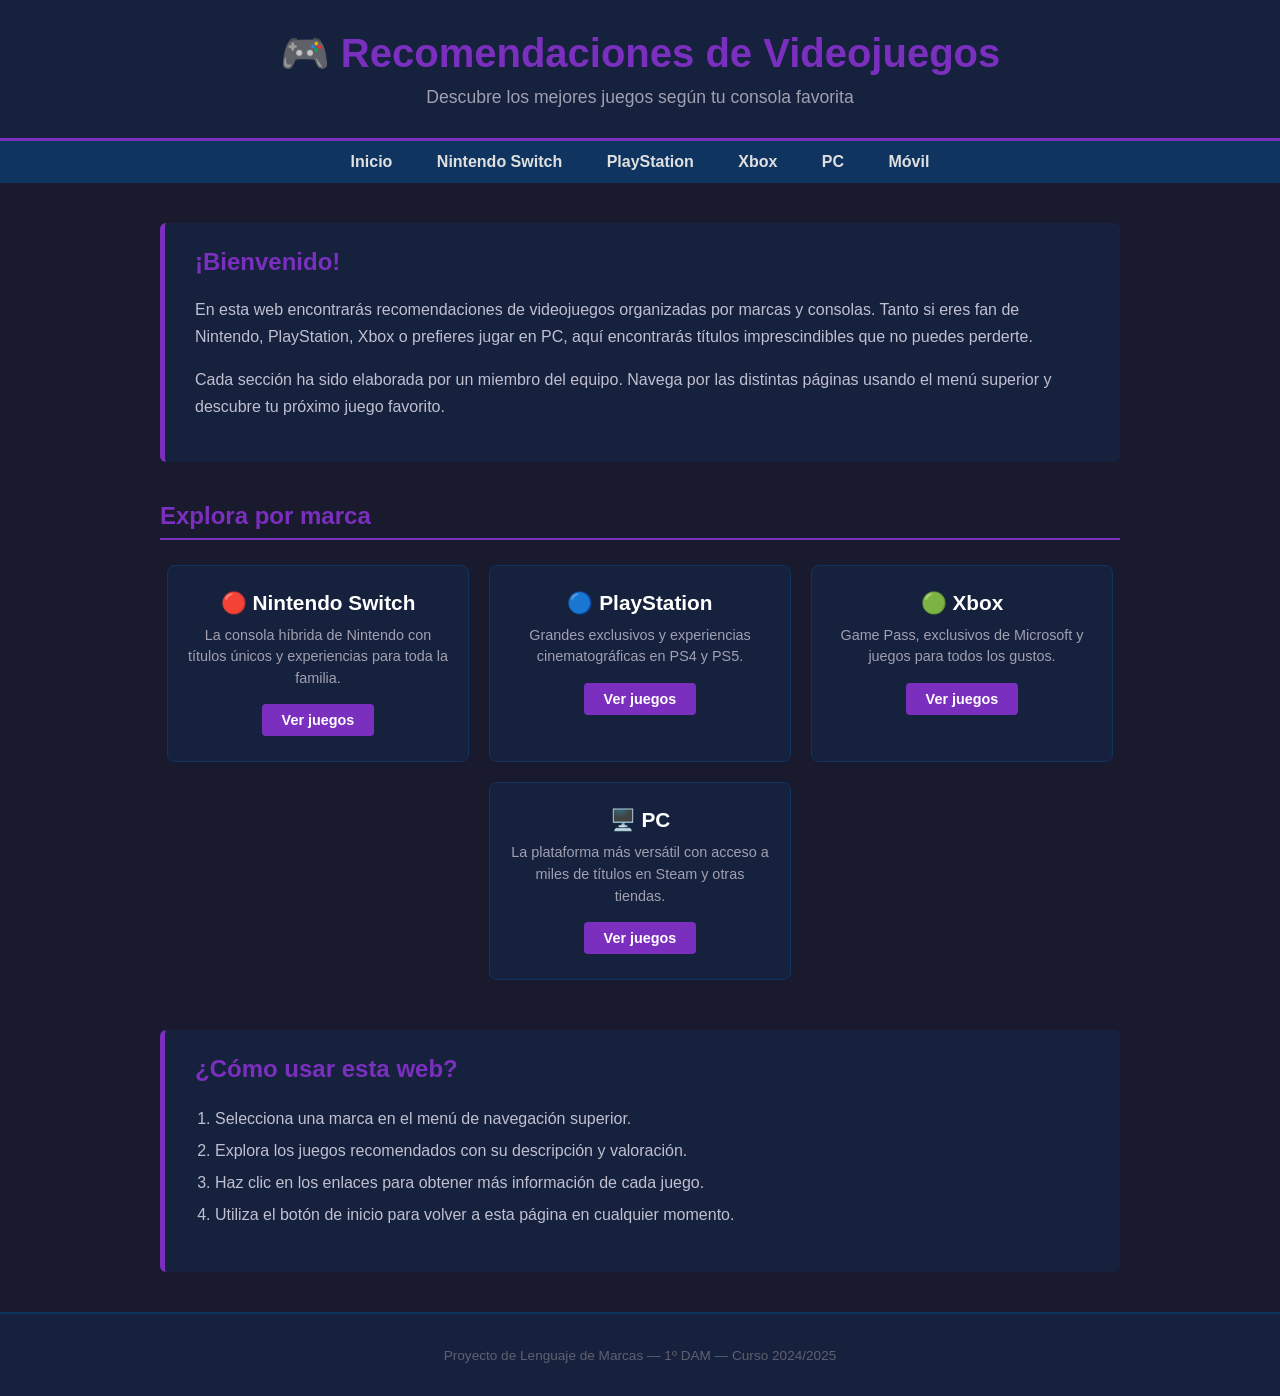
==== index.html @ 6b064a8e "Primera versión del proyecto" ====
<!DOCTYPE html>
<html lang="es">
<head>
    <meta charset="UTF-8">
    <meta name="viewport" content="width=device-width, initial-scale=1.0">
    <title>Recomendaciones de Videojuegos</title>
    <!-- Enlace al archivo de estilos compartido -->
    <link rel="stylesheet" href="estilos.css">
</head>
<body>

    <!-- Cabecera -->
    <header>
        <h1>🎮 Recomendaciones de Videojuegos</h1>
        <p>Descubre los mejores juegos según tu consola favorita</p>
    </header>

    <!-- Menú de navegación -->
    <nav>
        <a href="index.html">Inicio</a>
        <a href="switch.html">Nintendo Switch</a>
        <a href="playstation.html">PlayStation</a>
        <a href="xbox.html">Xbox</a>
        <a href="pc.html">PC</a>
        <a href="movil.html">Móvil</a>
    </nav>

    <!-- Contenido principal -->
    <main>

        <!-- Bienvenida -->
        <div class="caja">
            <h2>¡Bienvenido!</h2>
            <p>
                En esta web encontrarás recomendaciones de videojuegos organizadas por marcas y consolas.
                Tanto si eres fan de Nintendo, PlayStation, Xbox o prefieres jugar en PC, aquí encontrarás
                títulos imprescindibles que no puedes perderte.
            </p>
            <p>
                Cada sección ha sido elaborada por un miembro del equipo. Navega por las distintas páginas
                usando el menú superior y descubre tu próximo juego favorito.
            </p>
        </div>

        <!-- Sección de marcas -->
        <h2 class="seccion">Explora por marca</h2>

        <div class="marcas">

            <!-- Nintendo Switch -->
            <div class="tarjeta-marca">
                <h3>🔴 Nintendo Switch</h3>
                <p>La consola híbrida de Nintendo con títulos únicos y experiencias para toda la familia.</p>
                <a href="switch.html" class="btn">Ver juegos</a>
            </div>

            <!-- PlayStation -->
            <div class="tarjeta-marca">
                <h3>🔵 PlayStation</h3>
                <p>Grandes exclusivos y experiencias cinematográficas en PS4 y PS5.</p>
                <a href="playstation.html" class="btn">Ver juegos</a>
            </div>

            <!-- Xbox -->
            <div class="tarjeta-marca">
                <h3>🟢 Xbox</h3>
                <p>Game Pass, exclusivos de Microsoft y juegos para todos los gustos.</p>
                <a href="xbox.html" class="btn">Ver juegos</a>
            </div>

            <!-- PC -->
            <div class="tarjeta-marca">
                <h3>🖥️ PC</h3>
                <p>La plataforma más versátil con acceso a miles de títulos en Steam y otras tiendas.</p>
                <a href="pc.html" class="btn">Ver juegos</a>
            </div>

        </div>

        <!-- Cómo usar la web -->
        <div class="caja">
            <h2>¿Cómo usar esta web?</h2>
            <ol>
                <li>Selecciona una marca en el menú de navegación superior.</li>
                <li>Explora los juegos recomendados con su descripción y valoración.</li>
                <li>Haz clic en los enlaces para obtener más información de cada juego.</li>
                <li>Utiliza el botón de inicio para volver a esta página en cualquier momento.</li>
            </ol>
        </div>

    </main>

    <!-- Pie de página -->
    <footer>
        <p>Proyecto de Lenguaje de Marcas &mdash; 1º DAM &mdash; Curso 2024/2025</p>
    </footer>

</body>
</html>
---- estilos.css ----
/* =========================================
   ESTILOS GENERALES - Proyecto Videojuegos
   Lenguaje de Marcas - 1º DAM 2024/2025
   ========================================= */

/* Reseteo básico y fuente general */
body {
    margin: 0;
    padding: 0;
    font-family: Arial, sans-serif;
    background-color: #1a1a2e;
    color: #e0e0e0;
}

/* =========================================
   CABECERA
   ========================================= */
header {
    background-color: #16213e;
    text-align: center;
    padding: 30px 20px;
    border-bottom: 3px solid #7b2fbe;
}

header h1 {
    color: #7b2fbe;
    font-size: 2.5em;
    margin: 0 0 10px 0;
}

header p {
    color: #a0a0b0;
    font-size: 1.1em;
    margin: 0;
}

/* =========================================
   NAVEGACIÓN
   ========================================= */
nav {
    background-color: #0f3460;
    padding: 12px 0;
    text-align: center;
}

nav a {
    color: #e0e0e0;
    text-decoration: none;
    margin: 0 20px;
    font-size: 1em;
    font-weight: bold;
}

nav a:hover {
    color: #7b2fbe;
}

/* =========================================
   CONTENIDO PRINCIPAL
   ========================================= */
main {
    max-width: 960px;
    margin: 40px auto;
    padding: 0 20px;
}

/* Título de sección con línea */
h2.seccion {
    color: #7b2fbe;
    border-bottom: 2px solid #7b2fbe;
    padding-bottom: 8px;
    margin-bottom: 25px;
}

/* =========================================
   CAJAS DE TEXTO (bienvenida, intro, etc.)
   ========================================= */
.caja {
    background-color: #16213e;
    border-left: 5px solid #7b2fbe;
    padding: 25px 30px;
    border-radius: 6px;
    margin-bottom: 40px;
}

.caja h2 {
    color: #7b2fbe;
    margin-top: 0;
}

.caja p {
    line-height: 1.7;
    color: #c0c0d0;
}

/* =========================================
   TARJETAS DE MARCAS (página principal)
   ========================================= */
.marcas {
    display: flex;
    flex-wrap: wrap;
    gap: 20px;
    justify-content: center;
    margin-bottom: 50px;
}

.tarjeta-marca {
    background-color: #16213e;
    border: 1px solid #0f3460;
    border-radius: 8px;
    padding: 25px 20px;
    width: 260px;
    text-align: center;
    transition: border-color 0.3s;
}

.tarjeta-marca:hover {
    border-color: #7b2fbe;
}

.tarjeta-marca h3 {
    color: #ffffff;
    margin: 0 0 10px 0;
    font-size: 1.3em;
}

.tarjeta-marca p {
    color: #a0a0b0;
    font-size: 0.9em;
    line-height: 1.5;
    margin: 0 0 15px 0;
}

/* =========================================
   TARJETAS DE JUEGOS (páginas de marca)
   ========================================= */
.juegos {
    display: flex;
    flex-direction: column;
    gap: 25px;
    margin-bottom: 50px;
}

.tarjeta-juego {
    background-color: #16213e;
    border: 1px solid #0f3460;
    border-radius: 8px;
    padding: 25px;
    display: flex;
    gap: 25px;
    align-items: flex-start;
}

.tarjeta-juego:hover {
    border-color: #7b2fbe;
}

/* Número del juego */
.numero {
    background-color: #7b2fbe;
    color: #ffffff;
    font-size: 1.5em;
    font-weight: bold;
    width: 50px;
    height: 50px;
    border-radius: 50%;
    display: flex;
    align-items: center;
    justify-content: center;
    flex-shrink: 0;
}

/* Información del juego */
.info-juego {
    flex: 1;
}

.info-juego h3 {
    color: #ffffff;
    margin: 0 0 5px 0;
    font-size: 1.3em;
}

/* Etiqueta de género */
.genero {
    display: inline-block;
    background-color: #0f3460;
    color: #a0c0ff;
    font-size: 0.8em;
    padding: 3px 10px;
    border-radius: 12px;
    margin-bottom: 12px;
}

.info-juego p {
    color: #b0b0c0;
    line-height: 1.6;
    margin: 0 0 12px 0;
    font-size: 0.95em;
}

/* Valoración con estrellas */
.valoracion {
    color: #f0c040;
    font-size: 1.1em;
}

.valoracion span {
    color: #a0a0b0;
    font-size: 0.85em;
    margin-left: 8px;
}

/* Datos rápidos del juego */
.datos {
    background-color: #0f3460;
    padding: 8px 15px;
    border-radius: 5px;
    font-size: 0.85em;
    color: #a0c0ff;
    margin-top: 10px;
    display: inline-block;
}

/* =========================================
   TABLA RESUMEN
   ========================================= */
.resumen {
    background-color: #16213e;
    padding: 25px 30px;
    border-radius: 6px;
    margin-bottom: 50px;
}

.resumen h2 {
    color: #7b2fbe;
    margin-top: 0;
}

.resumen table {
    width: 100%;
    border-collapse: collapse;
}

.resumen th {
    background-color: #0f3460;
    color: #a0c0ff;
    padding: 10px 15px;
    text-align: left;
    font-size: 0.9em;
}

.resumen td {
    padding: 10px 15px;
    border-bottom: 1px solid #0f3460;
    color: #c0c0d0;
    font-size: 0.9em;
}

.resumen tr:last-child td {
    border-bottom: none;
}

.resumen tr:hover td {
    background-color: #1a2a50;
}

/* =========================================
   LISTAS ORDENADAS (cómo usar, etc.)
   ========================================= */
.caja ol {
    color: #c0c0d0;
    line-height: 2;
    padding-left: 20px;
}

/* =========================================
   BOTONES Y ENLACES
   ========================================= */
.btn {
    display: inline-block;
    background-color: #7b2fbe;
    color: #ffffff;
    text-decoration: none;
    padding: 8px 20px;
    border-radius: 4px;
    font-size: 0.9em;
    font-weight: bold;
}

.btn:hover {
    background-color: #5a1f8a;
}

/* Botón centrado para volver atrás */
.volver {
    text-align: center;
    margin-bottom: 40px;
}

/* =========================================
   PIE DE PÁGINA
   ========================================= */
footer {
    background-color: #16213e;
    text-align: center;
    padding: 20px;
    color: #606070;
    font-size: 0.85em;
    border-top: 2px solid #0f3460;
}

/* =========================================
   TEMAS DE COLOR POR PÁGINA
   ========================================= */

/* Switch - Rojo */
.tema-switch header { border-bottom-color: #e94560; }
.tema-switch header h1 { color: #e94560; }
.tema-switch nav a:hover { color: #e94560; }
.tema-switch .caja { border-left-color: #e94560; }
.tema-switch .caja h2 { color: #e94560; }
.tema-switch h2.seccion { color: #e94560; border-bottom-color: #e94560; }
.tema-switch .numero { background-color: #e94560; }
.tema-switch .btn { background-color: #e94560; }
.tema-switch .btn:hover { background-color: #c73652; }
.tema-switch .tarjeta-juego:hover { border-color: #e94560; }
.tema-switch .tarjeta-marca:hover { border-color: #e94560; }
.tema-switch .resumen h2 { color: #e94560; }

/* PlayStation - Azul */
.tema-playstation header { border-bottom-color: #0070cc; }
.tema-playstation header h1 { color: #0070cc; }
.tema-playstation nav a:hover { color: #0070cc; }
.tema-playstation .caja { border-left-color: #0070cc; }
.tema-playstation .caja h2 { color: #0070cc; }
.tema-playstation h2.seccion { color: #0070cc; border-bottom-color: #0070cc; }
.tema-playstation .numero { background-color: #0070cc; }
.tema-playstation .btn { background-color: #0070cc; }
.tema-playstation .btn:hover { background-color: #005aa3; }
.tema-playstation .tarjeta-juego:hover { border-color: #0070cc; }
.tema-playstation .tarjeta-marca:hover { border-color: #0070cc; }
.tema-playstation .resumen h2 { color: #0070cc; }

/* Xbox - Verde */
.tema-xbox header { border-bottom-color: #107c10; }
.tema-xbox header h1 { color: #107c10; }
.tema-xbox nav a:hover { color: #107c10; }
.tema-xbox .caja { border-left-color: #107c10; }
.tema-xbox .caja h2 { color: #107c10; }
.tema-xbox h2.seccion { color: #107c10; border-bottom-color: #107c10; }
.tema-xbox .numero { background-color: #107c10; }
.tema-xbox .btn { background-color: #107c10; }
.tema-xbox .btn:hover { background-color: #0a5a0a; }
.tema-xbox .tarjeta-juego:hover { border-color: #107c10; }
.tema-xbox .tarjeta-marca:hover { border-color: #107c10; }
.tema-xbox .resumen h2 { color: #107c10; }

/* PC - Gris */
.tema-pc header { border-bottom-color: #888888; }
.tema-pc header h1 { color: #888888; }
.tema-pc nav a:hover { color: #888888; }
.tema-pc .caja { border-left-color: #888888; }
.tema-pc .caja h2 { color: #888888; }
.tema-pc h2.seccion { color: #888888; border-bottom-color: #888888; }
.tema-pc .numero { background-color: #888888; }
.tema-pc .btn { background-color: #888888; }
.tema-pc .btn:hover { background-color: #666666; }
.tema-pc .tarjeta-juego:hover { border-color: #888888; }
.tema-pc .tarjeta-marca:hover { border-color: #888888; }
.tema-pc .resumen h2 { color: #888888; }

/* Móvil - Blanco */
.tema-movil header { border-bottom-color: #ffffff; }
.tema-movil header h1 { color: #ffffff; }
.tema-movil nav a:hover { color: #ffffff; }
.tema-movil .caja { border-left-color: #ffffff; }
.tema-movil .caja h2 { color: #ffffff; }
.tema-movil h2.seccion { color: #ffffff; border-bottom-color: #ffffff; }
.tema-movil .numero { background-color: #ffffff; color: #1a1a2e; }
.tema-movil .btn { background-color: #ffffff; color: #1a1a2e; }
.tema-movil .btn:hover { background-color: #cccccc; color: #1a1a2e; }
.tema-movil .tarjeta-juego:hover { border-color: #ffffff; }
.tema-movil .tarjeta-marca:hover { border-color: #ffffff; }
.tema-movil .resumen h2 { color: #ffffff; }
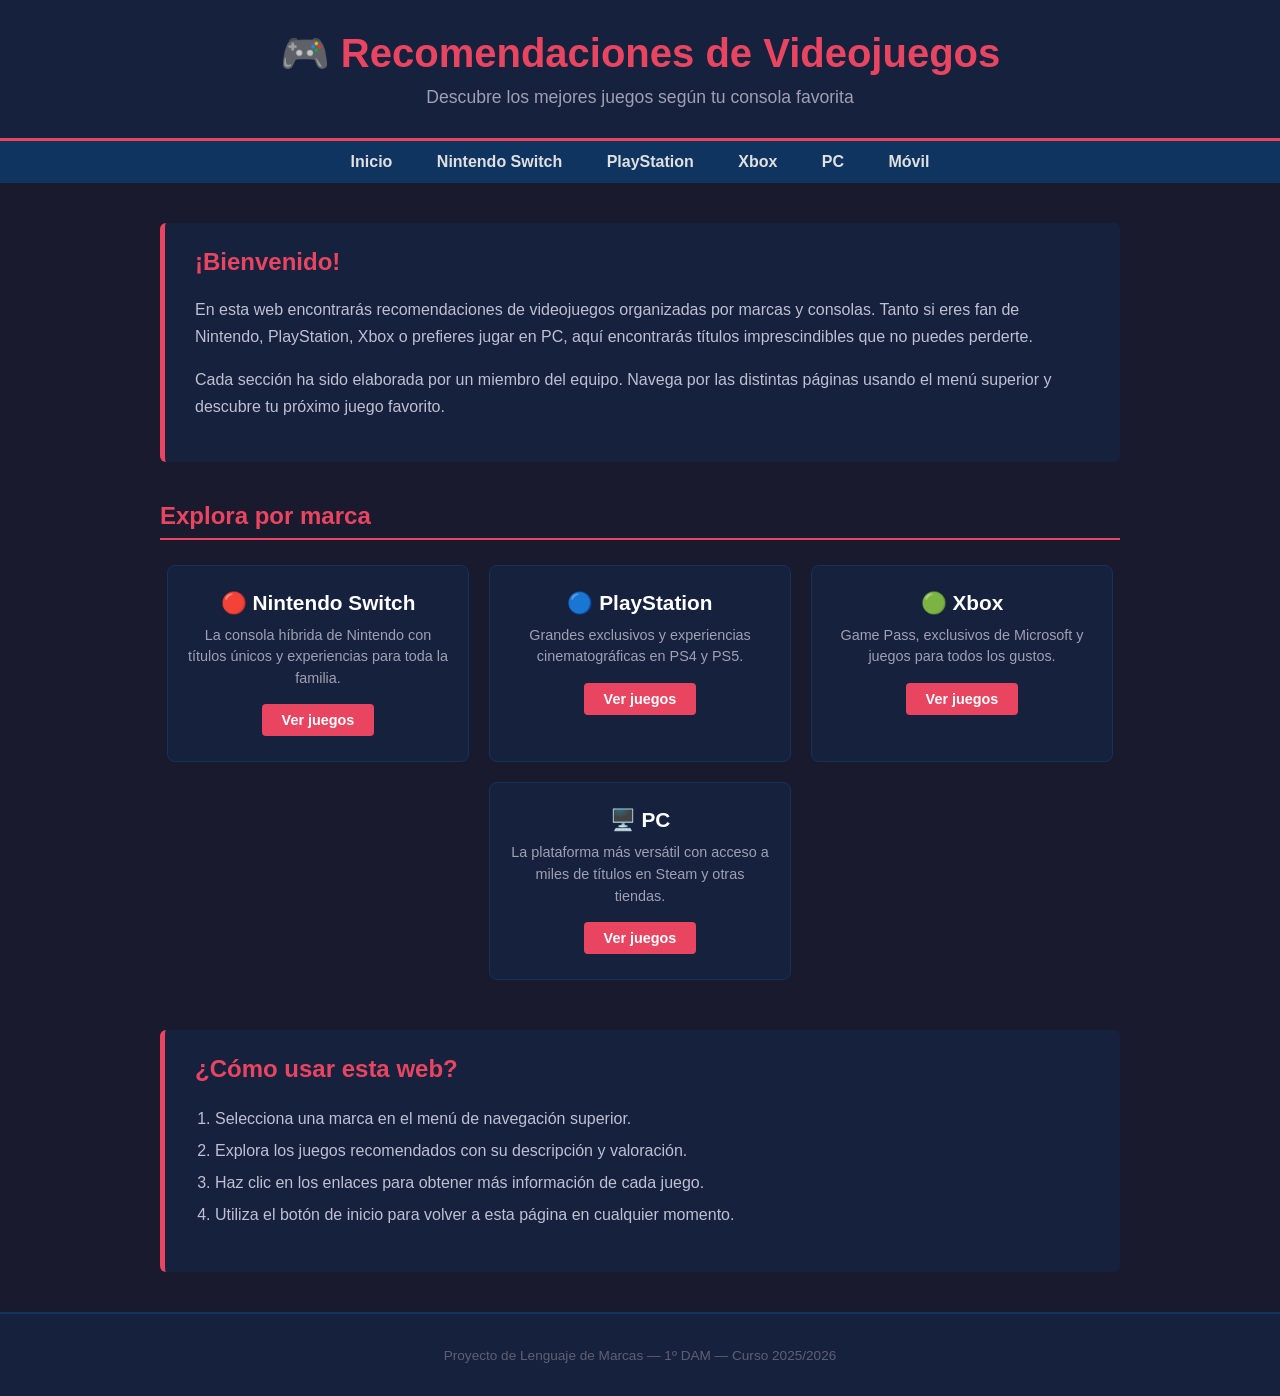
==== commit 18836a3a: "Guardo cambios antes de pull" ====
--- a/index.html
+++ b/index.html
@@ -92,7 +92,7 @@
 
     <!-- Pie de página -->
     <footer>
-        <p>Proyecto de Lenguaje de Marcas &mdash; 1º DAM &mdash; Curso 2024/2025</p>
+        <p>Proyecto de Lenguaje de Marcas &mdash; 1º DAM &mdash; Curso 2025/2026</p>
     </footer>
 
 </body>
--- a/estilos.css
+++ b/estilos.css
@@ -19,11 +19,11 @@
     background-color: #16213e;
     text-align: center;
     padding: 30px 20px;
-    border-bottom: 3px solid #7b2fbe;
+    border-bottom: 3px solid #e94560;
 }
 
 header h1 {
-    color: #7b2fbe;
+    color: #e94560;
     font-size: 2.5em;
     margin: 0 0 10px 0;
 }
@@ -52,7 +52,7 @@
 }
 
 nav a:hover {
-    color: #7b2fbe;
+    color: #e94560;
 }
 
 /* =========================================
@@ -64,10 +64,10 @@
     padding: 0 20px;
 }
 
-/* Título de sección con línea */
+/* Título de sección con línea roja */
 h2.seccion {
-    color: #7b2fbe;
-    border-bottom: 2px solid #7b2fbe;
+    color: #e94560;
+    border-bottom: 2px solid #e94560;
     padding-bottom: 8px;
     margin-bottom: 25px;
 }
@@ -77,14 +77,14 @@
    ========================================= */
 .caja {
     background-color: #16213e;
-    border-left: 5px solid #7b2fbe;
+    border-left: 5px solid #e94560;
     padding: 25px 30px;
     border-radius: 6px;
     margin-bottom: 40px;
 }
 
 .caja h2 {
-    color: #7b2fbe;
+    color: #e94560;
     margin-top: 0;
 }
 
@@ -115,7 +115,7 @@
 }
 
 .tarjeta-marca:hover {
-    border-color: #7b2fbe;
+    border-color: #e94560;
 }
 
 .tarjeta-marca h3 {
@@ -152,12 +152,12 @@
 }
 
 .tarjeta-juego:hover {
-    border-color: #7b2fbe;
+    border-color: #e94560;
 }
 
 /* Número del juego */
 .numero {
-    background-color: #7b2fbe;
+    background-color: #e94560;
     color: #ffffff;
     font-size: 1.5em;
     font-weight: bold;
@@ -233,7 +233,7 @@
 }
 
 .resumen h2 {
-    color: #7b2fbe;
+    color: #e94560;
     margin-top: 0;
 }
 
@@ -279,7 +279,7 @@
    ========================================= */
 .btn {
     display: inline-block;
-    background-color: #7b2fbe;
+    background-color: #e94560;
     color: #ffffff;
     text-decoration: none;
     padding: 8px 20px;
@@ -289,7 +289,7 @@
 }
 
 .btn:hover {
-    background-color: #5a1f8a;
+    background-color: #c73652;
 }
 
 /* Botón centrado para volver atrás */
@@ -309,77 +309,3 @@
     font-size: 0.85em;
     border-top: 2px solid #0f3460;
 }
-
-/* =========================================
-   TEMAS DE COLOR POR PÁGINA
-   ========================================= */
-
-/* Switch - Rojo */
-.tema-switch header { border-bottom-color: #e94560; }
-.tema-switch header h1 { color: #e94560; }
-.tema-switch nav a:hover { color: #e94560; }
-.tema-switch .caja { border-left-color: #e94560; }
-.tema-switch .caja h2 { color: #e94560; }
-.tema-switch h2.seccion { color: #e94560; border-bottom-color: #e94560; }
-.tema-switch .numero { background-color: #e94560; }
-.tema-switch .btn { background-color: #e94560; }
-.tema-switch .btn:hover { background-color: #c73652; }
-.tema-switch .tarjeta-juego:hover { border-color: #e94560; }
-.tema-switch .tarjeta-marca:hover { border-color: #e94560; }
-.tema-switch .resumen h2 { color: #e94560; }
-
-/* PlayStation - Azul */
-.tema-playstation header { border-bottom-color: #0070cc; }
-.tema-playstation header h1 { color: #0070cc; }
-.tema-playstation nav a:hover { color: #0070cc; }
-.tema-playstation .caja { border-left-color: #0070cc; }
-.tema-playstation .caja h2 { color: #0070cc; }
-.tema-playstation h2.seccion { color: #0070cc; border-bottom-color: #0070cc; }
-.tema-playstation .numero { background-color: #0070cc; }
-.tema-playstation .btn { background-color: #0070cc; }
-.tema-playstation .btn:hover { background-color: #005aa3; }
-.tema-playstation .tarjeta-juego:hover { border-color: #0070cc; }
-.tema-playstation .tarjeta-marca:hover { border-color: #0070cc; }
-.tema-playstation .resumen h2 { color: #0070cc; }
-
-/* Xbox - Verde */
-.tema-xbox header { border-bottom-color: #107c10; }
-.tema-xbox header h1 { color: #107c10; }
-.tema-xbox nav a:hover { color: #107c10; }
-.tema-xbox .caja { border-left-color: #107c10; }
-.tema-xbox .caja h2 { color: #107c10; }
-.tema-xbox h2.seccion { color: #107c10; border-bottom-color: #107c10; }
-.tema-xbox .numero { background-color: #107c10; }
-.tema-xbox .btn { background-color: #107c10; }
-.tema-xbox .btn:hover { background-color: #0a5a0a; }
-.tema-xbox .tarjeta-juego:hover { border-color: #107c10; }
-.tema-xbox .tarjeta-marca:hover { border-color: #107c10; }
-.tema-xbox .resumen h2 { color: #107c10; }
-
-/* PC - Gris */
-.tema-pc header { border-bottom-color: #888888; }
-.tema-pc header h1 { color: #888888; }
-.tema-pc nav a:hover { color: #888888; }
-.tema-pc .caja { border-left-color: #888888; }
-.tema-pc .caja h2 { color: #888888; }
-.tema-pc h2.seccion { color: #888888; border-bottom-color: #888888; }
-.tema-pc .numero { background-color: #888888; }
-.tema-pc .btn { background-color: #888888; }
-.tema-pc .btn:hover { background-color: #666666; }
-.tema-pc .tarjeta-juego:hover { border-color: #888888; }
-.tema-pc .tarjeta-marca:hover { border-color: #888888; }
-.tema-pc .resumen h2 { color: #888888; }
-
-/* Móvil - Blanco */
-.tema-movil header { border-bottom-color: #ffffff; }
-.tema-movil header h1 { color: #ffffff; }
-.tema-movil nav a:hover { color: #ffffff; }
-.tema-movil .caja { border-left-color: #ffffff; }
-.tema-movil .caja h2 { color: #ffffff; }
-.tema-movil h2.seccion { color: #ffffff; border-bottom-color: #ffffff; }
-.tema-movil .numero { background-color: #ffffff; color: #1a1a2e; }
-.tema-movil .btn { background-color: #ffffff; color: #1a1a2e; }
-.tema-movil .btn:hover { background-color: #cccccc; color: #1a1a2e; }
-.tema-movil .tarjeta-juego:hover { border-color: #ffffff; }
-.tema-movil .tarjeta-marca:hover { border-color: #ffffff; }
-.tema-movil .resumen h2 { color: #ffffff; }
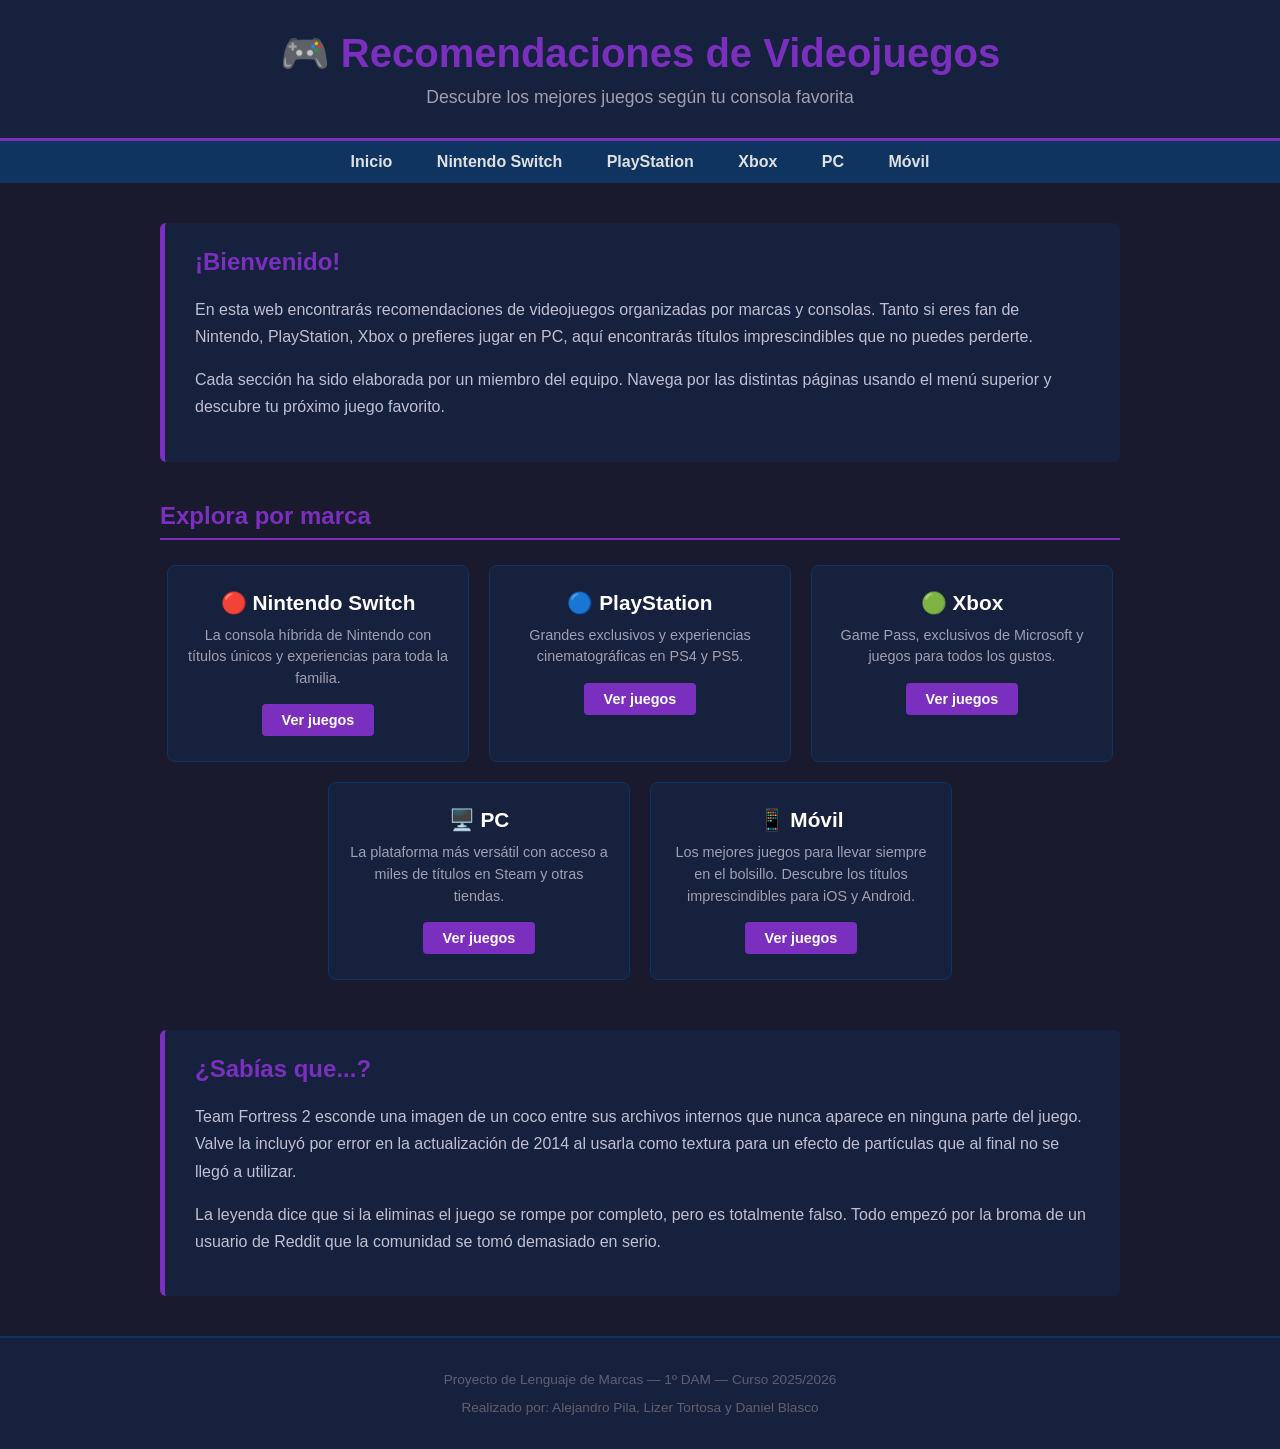
==== commit 8ea53fc2: "Actualizacio index" ====
--- a/index.html
+++ b/index.html
@@ -1,3 +1,4 @@
+<!-- Alejandro Pila -->
 <!DOCTYPE html>
 <html lang="es">
 <head>
@@ -75,24 +76,36 @@
                 <a href="pc.html" class="btn">Ver juegos</a>
             </div>
 
+            <div class="tarjeta-marca">
+                <h3>📱 Móvil</h3>
+                <p>Los mejores juegos para llevar siempre en el bolsillo. Descubre los títulos imprescindibles para iOS y Android.</p>
+                <a href="movil.html" class="btn">Ver juegos</a>
+            </div>
+
         </div>
 
-        <!-- Cómo usar la web -->
+        <!-- Curiosidad -->
         <div class="caja">
-            <h2>¿Cómo usar esta web?</h2>
-            <ol>
-                <li>Selecciona una marca en el menú de navegación superior.</li>
-                <li>Explora los juegos recomendados con su descripción y valoración.</li>
-                <li>Haz clic en los enlaces para obtener más información de cada juego.</li>
-                <li>Utiliza el botón de inicio para volver a esta página en cualquier momento.</li>
-            </ol>
-        </div>
+    <h2>¿Sabías que...?</h2>
+    <p>
+        Team Fortress 2 esconde una imagen de un coco entre sus archivos internos
+        que nunca aparece en ninguna parte del juego. Valve la incluyó por error
+        en la actualización de 2014 al usarla como textura para un efecto de
+        partículas que al final no se llegó a utilizar.
+    </p>
+    <p>
+        La leyenda dice que si la eliminas el juego se rompe por completo, pero
+        es totalmente falso. Todo empezó por la broma de un usuario de Reddit
+        que la comunidad se tomó demasiado en serio.
+    </p>
+</div>
 
     </main>
 
     <!-- Pie de página -->
     <footer>
         <p>Proyecto de Lenguaje de Marcas &mdash; 1º DAM &mdash; Curso 2025/2026</p>
+        <p>Realizado por: Alejandro Pila, Lizer Tortosa y Daniel Blasco</p>
     </footer>
 
 </body>
--- a/estilos.css
+++ b/estilos.css
@@ -19,11 +19,11 @@
     background-color: #16213e;
     text-align: center;
     padding: 30px 20px;
-    border-bottom: 3px solid #e94560;
+    border-bottom: 3px solid #7b2fbe;
 }
 
 header h1 {
-    color: #e94560;
+    color: #7b2fbe;
     font-size: 2.5em;
     margin: 0 0 10px 0;
 }
@@ -52,7 +52,7 @@
 }
 
 nav a:hover {
-    color: #e94560;
+    color: #7b2fbe;
 }
 
 /* =========================================
@@ -64,10 +64,10 @@
     padding: 0 20px;
 }
 
-/* Título de sección con línea roja */
+/* Título de sección con línea */
 h2.seccion {
-    color: #e94560;
-    border-bottom: 2px solid #e94560;
+    color: #7b2fbe;
+    border-bottom: 2px solid #7b2fbe;
     padding-bottom: 8px;
     margin-bottom: 25px;
 }
@@ -77,14 +77,14 @@
    ========================================= */
 .caja {
     background-color: #16213e;
-    border-left: 5px solid #e94560;
+    border-left: 5px solid #7b2fbe;
     padding: 25px 30px;
     border-radius: 6px;
     margin-bottom: 40px;
 }
 
 .caja h2 {
-    color: #e94560;
+    color: #7b2fbe;
     margin-top: 0;
 }
 
@@ -115,7 +115,7 @@
 }
 
 .tarjeta-marca:hover {
-    border-color: #e94560;
+    border-color: #7b2fbe;
 }
 
 .tarjeta-marca h3 {
@@ -152,12 +152,12 @@
 }
 
 .tarjeta-juego:hover {
-    border-color: #e94560;
+    border-color: #7b2fbe;
 }
 
 /* Número del juego */
 .numero {
-    background-color: #e94560;
+    background-color: #7b2fbe;
     color: #ffffff;
     font-size: 1.5em;
     font-weight: bold;
@@ -233,7 +233,7 @@
 }
 
 .resumen h2 {
-    color: #e94560;
+    color: #7b2fbe;
     margin-top: 0;
 }
 
@@ -279,7 +279,7 @@
    ========================================= */
 .btn {
     display: inline-block;
-    background-color: #e94560;
+    background-color: #7b2fbe;
     color: #ffffff;
     text-decoration: none;
     padding: 8px 20px;
@@ -289,7 +289,7 @@
 }
 
 .btn:hover {
-    background-color: #c73652;
+    background-color: #5a1f8a;
 }
 
 /* Botón centrado para volver atrás */
@@ -309,3 +309,77 @@
     font-size: 0.85em;
     border-top: 2px solid #0f3460;
 }
+
+/* =========================================
+   TEMAS DE COLOR POR PÁGINA
+   ========================================= */
+
+/* Switch - Rojo */
+.tema-switch header { border-bottom-color: #e94560; }
+.tema-switch header h1 { color: #e94560; }
+.tema-switch nav a:hover { color: #e94560; }
+.tema-switch .caja { border-left-color: #e94560; }
+.tema-switch .caja h2 { color: #e94560; }
+.tema-switch h2.seccion { color: #e94560; border-bottom-color: #e94560; }
+.tema-switch .numero { background-color: #e94560; }
+.tema-switch .btn { background-color: #e94560; }
+.tema-switch .btn:hover { background-color: #c73652; }
+.tema-switch .tarjeta-juego:hover { border-color: #e94560; }
+.tema-switch .tarjeta-marca:hover { border-color: #e94560; }
+.tema-switch .resumen h2 { color: #e94560; }
+
+/* PlayStation - Azul */
+.tema-playstation header { border-bottom-color: #0070cc; }
+.tema-playstation header h1 { color: #0070cc; }
+.tema-playstation nav a:hover { color: #0070cc; }
+.tema-playstation .caja { border-left-color: #0070cc; }
+.tema-playstation .caja h2 { color: #0070cc; }
+.tema-playstation h2.seccion { color: #0070cc; border-bottom-color: #0070cc; }
+.tema-playstation .numero { background-color: #0070cc; }
+.tema-playstation .btn { background-color: #0070cc; }
+.tema-playstation .btn:hover { background-color: #005aa3; }
+.tema-playstation .tarjeta-juego:hover { border-color: #0070cc; }
+.tema-playstation .tarjeta-marca:hover { border-color: #0070cc; }
+.tema-playstation .resumen h2 { color: #0070cc; }
+
+/* Xbox - Verde */
+.tema-xbox header { border-bottom-color: #107c10; }
+.tema-xbox header h1 { color: #107c10; }
+.tema-xbox nav a:hover { color: #107c10; }
+.tema-xbox .caja { border-left-color: #107c10; }
+.tema-xbox .caja h2 { color: #107c10; }
+.tema-xbox h2.seccion { color: #107c10; border-bottom-color: #107c10; }
+.tema-xbox .numero { background-color: #107c10; }
+.tema-xbox .btn { background-color: #107c10; }
+.tema-xbox .btn:hover { background-color: #0a5a0a; }
+.tema-xbox .tarjeta-juego:hover { border-color: #107c10; }
+.tema-xbox .tarjeta-marca:hover { border-color: #107c10; }
+.tema-xbox .resumen h2 { color: #107c10; }
+
+/* PC - Gris */
+.tema-pc header { border-bottom-color: #888888; }
+.tema-pc header h1 { color: #888888; }
+.tema-pc nav a:hover { color: #888888; }
+.tema-pc .caja { border-left-color: #888888; }
+.tema-pc .caja h2 { color: #888888; }
+.tema-pc h2.seccion { color: #888888; border-bottom-color: #888888; }
+.tema-pc .numero { background-color: #888888; }
+.tema-pc .btn { background-color: #888888; }
+.tema-pc .btn:hover { background-color: #666666; }
+.tema-pc .tarjeta-juego:hover { border-color: #888888; }
+.tema-pc .tarjeta-marca:hover { border-color: #888888; }
+.tema-pc .resumen h2 { color: #888888; }
+
+/* Móvil - Blanco */
+.tema-movil header { border-bottom-color: #ffffff; }
+.tema-movil header h1 { color: #ffffff; }
+.tema-movil nav a:hover { color: #ffffff; }
+.tema-movil .caja { border-left-color: #ffffff; }
+.tema-movil .caja h2 { color: #ffffff; }
+.tema-movil h2.seccion { color: #ffffff; border-bottom-color: #ffffff; }
+.tema-movil .numero { background-color: #ffffff; color: #1a1a2e; }
+.tema-movil .btn { background-color: #ffffff; color: #1a1a2e; }
+.tema-movil .btn:hover { background-color: #cccccc; color: #1a1a2e; }
+.tema-movil .tarjeta-juego:hover { border-color: #ffffff; }
+.tema-movil .tarjeta-marca:hover { border-color: #ffffff; }
+.tema-movil .resumen h2 { color: #ffffff; }
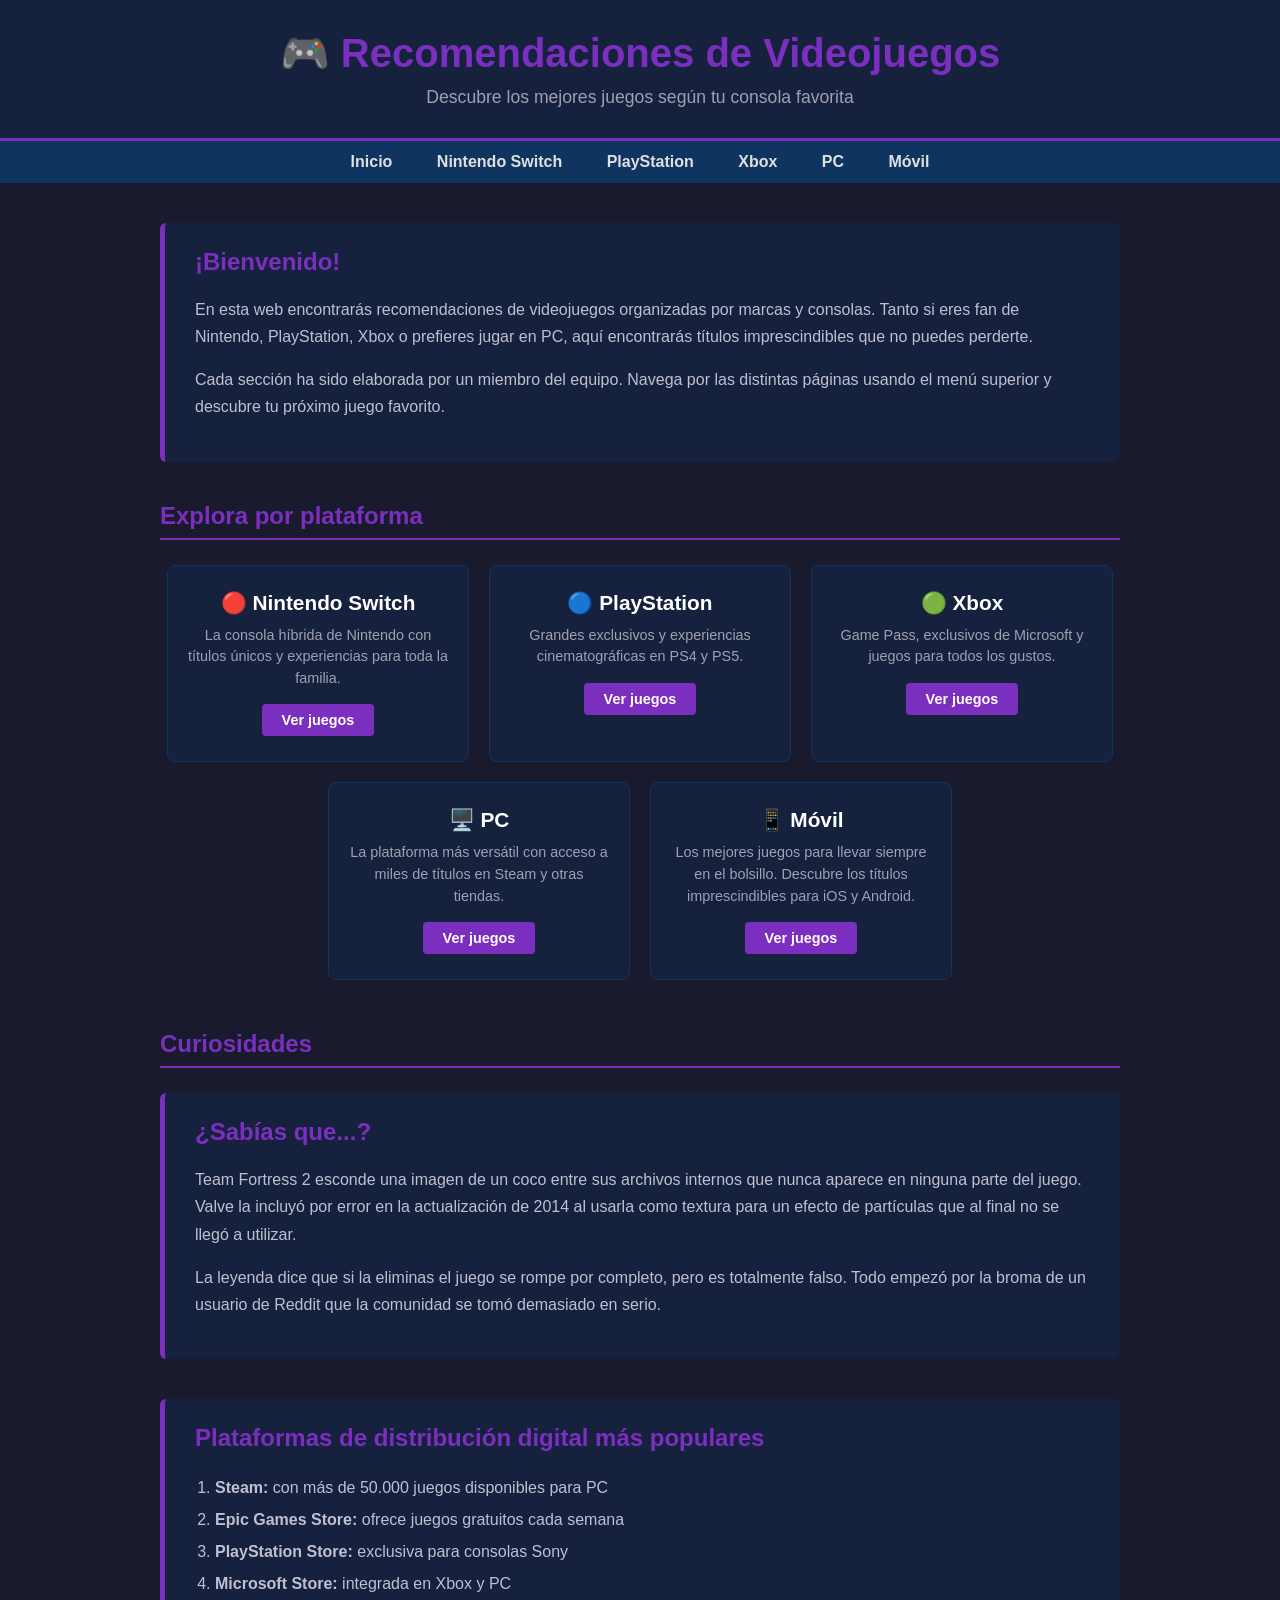
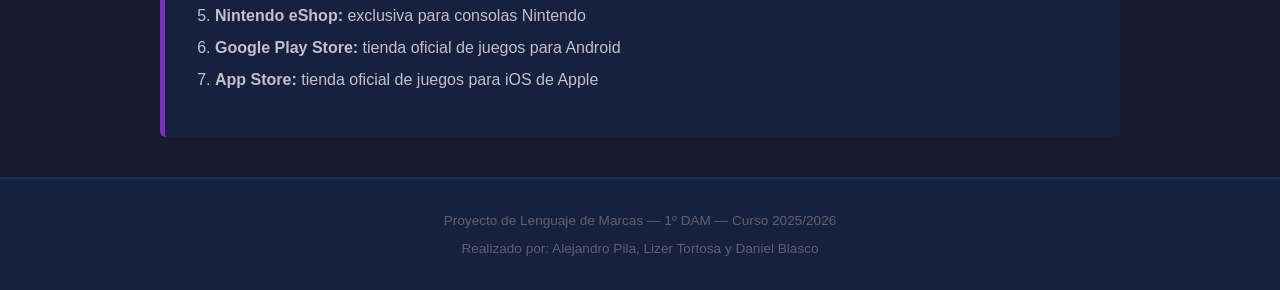
==== commit fccf261b: "Actualizacio index2" ====
--- a/index.html
+++ b/index.html
@@ -1,6 +1,7 @@
 <!-- Alejandro Pila -->
 <!DOCTYPE html>
 <html lang="es">
+
 <head>
     <meta charset="UTF-8">
     <meta name="viewport" content="width=device-width, initial-scale=1.0">
@@ -8,6 +9,7 @@
     <!-- Enlace al archivo de estilos compartido -->
     <link rel="stylesheet" href="estilos.css">
 </head>
+
 <body>
 
     <!-- Cabecera -->
@@ -43,62 +45,79 @@
             </p>
         </div>
 
-        <!-- Sección de marcas -->
-        <h2 class="seccion">Explora por marca</h2>
+        <!-- Sección de plataformas -->
+        <h2 class="seccion">Explora por plataforma</h2>
 
-        <div class="marcas">
+        <div class="plataformas">
 
             <!-- Nintendo Switch -->
-            <div class="tarjeta-marca">
+            <div class="tarjeta-plataforma">
                 <h3>🔴 Nintendo Switch</h3>
                 <p>La consola híbrida de Nintendo con títulos únicos y experiencias para toda la familia.</p>
                 <a href="switch.html" class="btn">Ver juegos</a>
             </div>
 
             <!-- PlayStation -->
-            <div class="tarjeta-marca">
+            <div class="tarjeta-plataforma">
                 <h3>🔵 PlayStation</h3>
                 <p>Grandes exclusivos y experiencias cinematográficas en PS4 y PS5.</p>
                 <a href="playstation.html" class="btn">Ver juegos</a>
             </div>
 
             <!-- Xbox -->
-            <div class="tarjeta-marca">
+            <div class="tarjeta-plataforma">
                 <h3>🟢 Xbox</h3>
                 <p>Game Pass, exclusivos de Microsoft y juegos para todos los gustos.</p>
                 <a href="xbox.html" class="btn">Ver juegos</a>
             </div>
 
             <!-- PC -->
-            <div class="tarjeta-marca">
+            <div class="tarjeta-plataforma">
                 <h3>🖥️ PC</h3>
                 <p>La plataforma más versátil con acceso a miles de títulos en Steam y otras tiendas.</p>
                 <a href="pc.html" class="btn">Ver juegos</a>
             </div>
 
-            <div class="tarjeta-marca">
+            <div class="tarjeta-plataforma">
                 <h3>📱 Móvil</h3>
-                <p>Los mejores juegos para llevar siempre en el bolsillo. Descubre los títulos imprescindibles para iOS y Android.</p>
+                <p>Los mejores juegos para llevar siempre en el bolsillo. Descubre los títulos imprescindibles para iOS
+                    y Android.</p>
                 <a href="movil.html" class="btn">Ver juegos</a>
             </div>
 
         </div>
 
+        <!-- Sección de información -->
+        <h2 class="seccion">Curiosidades</h2>
+
         <!-- Curiosidad -->
         <div class="caja">
-    <h2>¿Sabías que...?</h2>
-    <p>
-        Team Fortress 2 esconde una imagen de un coco entre sus archivos internos
-        que nunca aparece en ninguna parte del juego. Valve la incluyó por error
-        en la actualización de 2014 al usarla como textura para un efecto de
-        partículas que al final no se llegó a utilizar.
-    </p>
-    <p>
-        La leyenda dice que si la eliminas el juego se rompe por completo, pero
-        es totalmente falso. Todo empezó por la broma de un usuario de Reddit
-        que la comunidad se tomó demasiado en serio.
-    </p>
-</div>
+            <h2>¿Sabías que...?</h2>
+            <p>
+                Team Fortress 2 esconde una imagen de un coco entre sus archivos internos
+                que nunca aparece en ninguna parte del juego. Valve la incluyó por error
+                en la actualización de 2014 al usarla como textura para un efecto de
+                partículas que al final no se llegó a utilizar.
+            </p>
+            <p>
+                La leyenda dice que si la eliminas el juego se rompe por completo, pero
+                es totalmente falso. Todo empezó por la broma de un usuario de Reddit
+                que la comunidad se tomó demasiado en serio.
+            </p>
+        </div>
+
+        <div class="caja">
+            <h2>Plataformas de distribución digital más populares</h2>
+            <ol>
+                <li><strong>Steam:</strong> con más de 50.000 juegos disponibles para PC</li>
+                <li><strong>Epic Games Store:</strong> ofrece juegos gratuitos cada semana</li>
+                <li><strong>PlayStation Store:</strong> exclusiva para consolas Sony</li>
+                <li><strong>Microsoft Store:</strong> integrada en Xbox y PC</li>
+                <li><strong>Nintendo eShop:</strong> exclusiva para consolas Nintendo</li>
+                <li><strong>Google Play Store:</strong> tienda oficial de juegos para Android</li>
+                <li><strong>App Store:</strong> tienda oficial de juegos para iOS de Apple</li>
+            </ol>
+        </div>
 
     </main>
 
@@ -109,4 +128,5 @@
     </footer>
 
 </body>
-</html>
+
+</html>
--- a/estilos.css
+++ b/estilos.css
@@ -94,9 +94,9 @@
 }
 
 /* =========================================
-   TARJETAS DE MARCAS (página principal)
-   ========================================= */
-.marcas {
+   TARJETAS DE PLATAFORMAS (página principal)
+   ========================================= */
+.plataformas {
     display: flex;
     flex-wrap: wrap;
     gap: 20px;
@@ -104,7 +104,7 @@
     margin-bottom: 50px;
 }
 
-.tarjeta-marca {
+.tarjeta-plataforma {
     background-color: #16213e;
     border: 1px solid #0f3460;
     border-radius: 8px;
@@ -114,17 +114,17 @@
     transition: border-color 0.3s;
 }
 
-.tarjeta-marca:hover {
+.tarjeta-plataforma:hover {
     border-color: #7b2fbe;
 }
 
-.tarjeta-marca h3 {
+.tarjeta-plataforma h3 {
     color: #ffffff;
     margin: 0 0 10px 0;
     font-size: 1.3em;
 }
 
-.tarjeta-marca p {
+.tarjeta-plataforma p {
     color: #a0a0b0;
     font-size: 0.9em;
     line-height: 1.5;
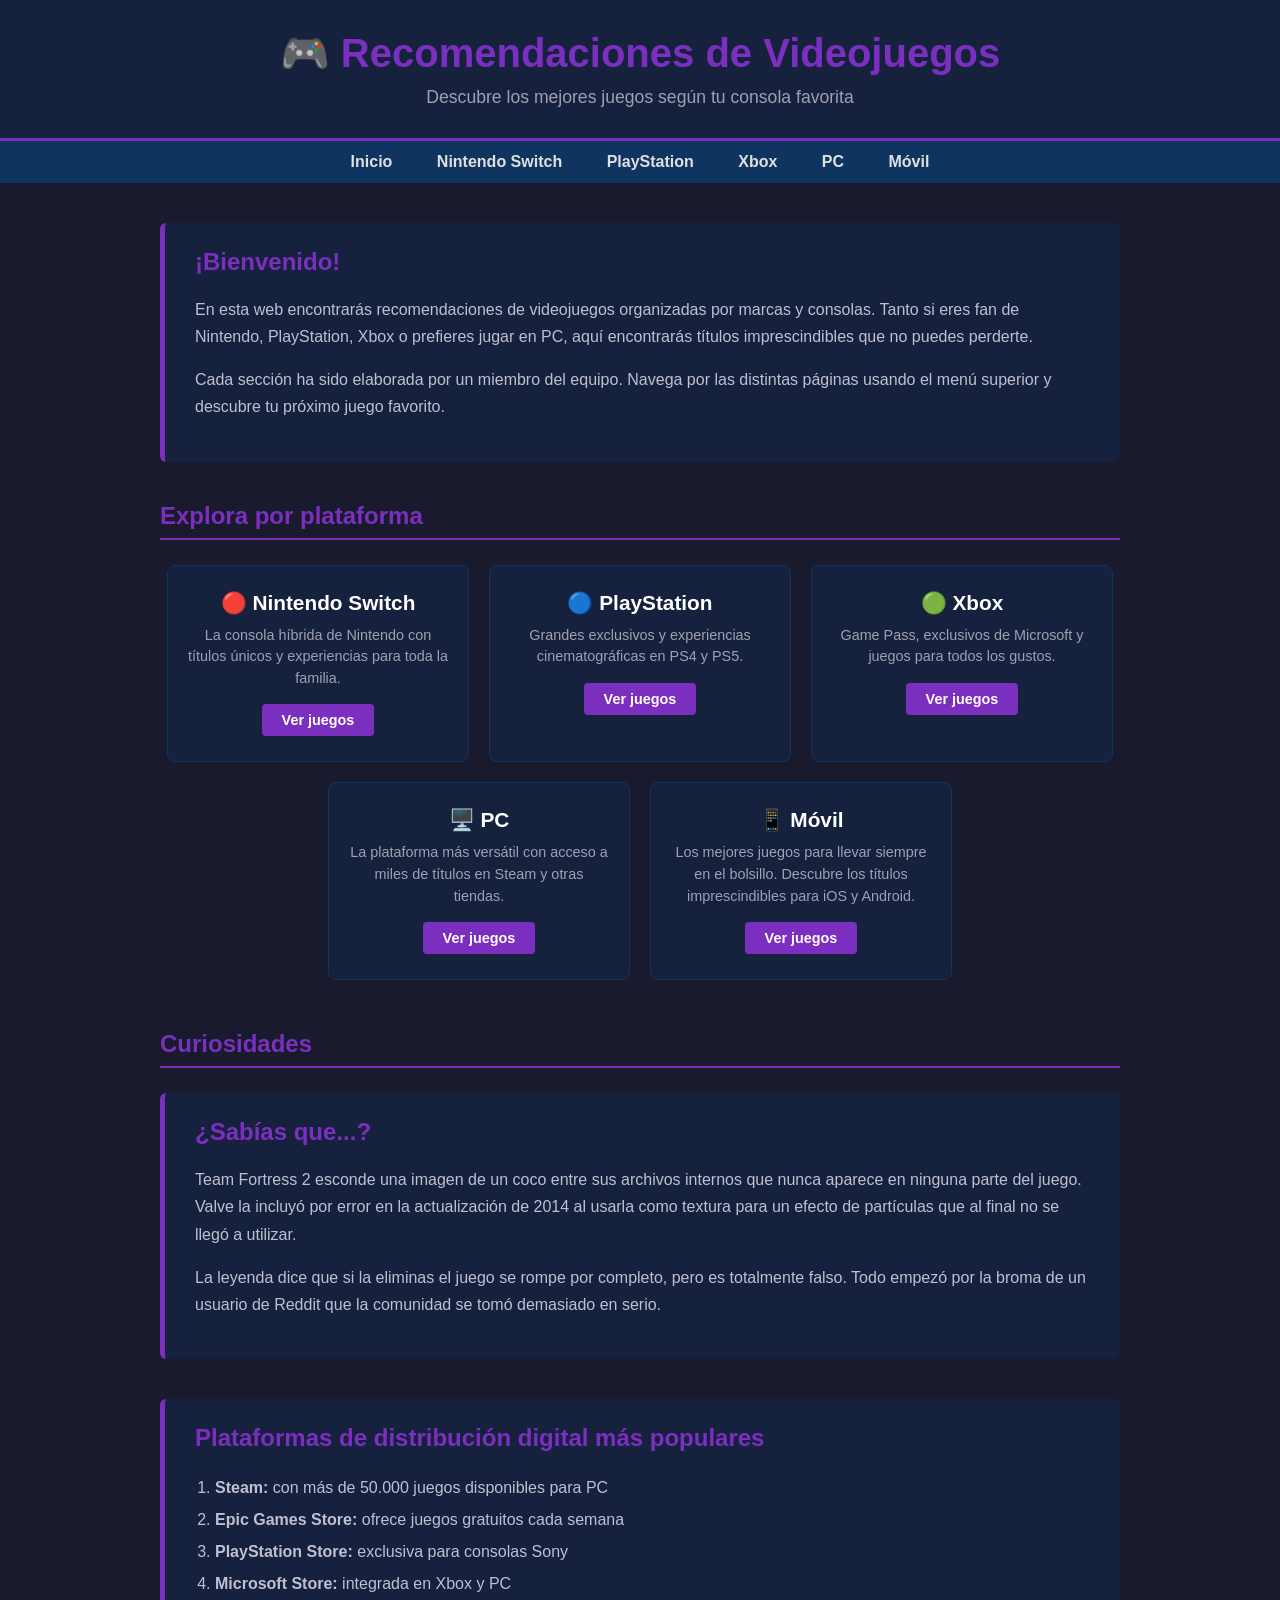
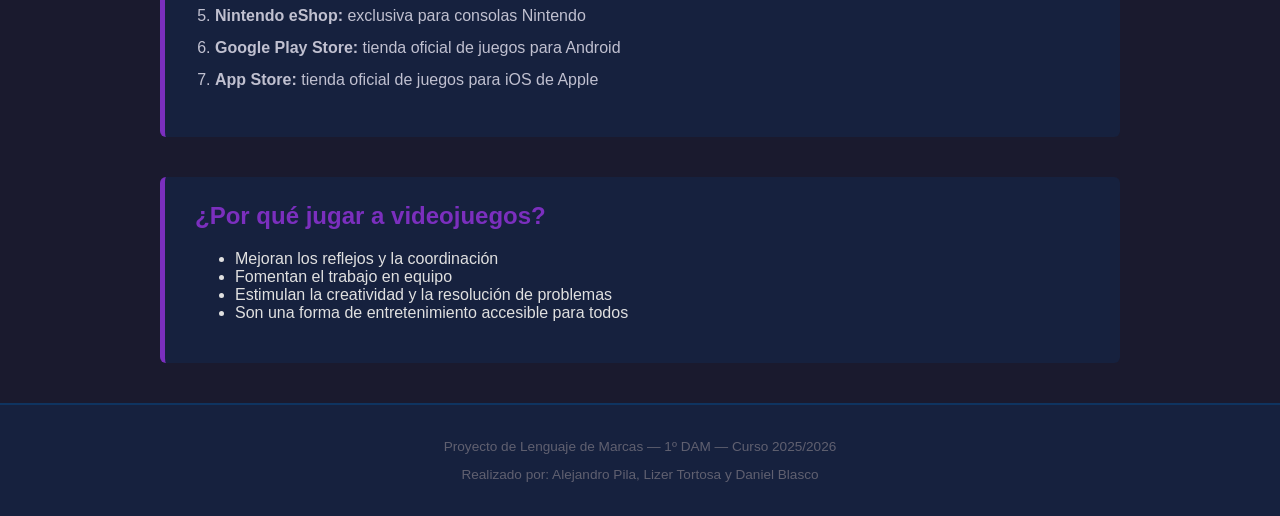
==== commit 1db1f63b: "Actualizacion index2" ====
--- a/index.html
+++ b/index.html
@@ -106,6 +106,7 @@
             </p>
         </div>
 
+        <!-- Plataformas populares -->
         <div class="caja">
             <h2>Plataformas de distribución digital más populares</h2>
             <ol>
@@ -119,6 +120,17 @@
             </ol>
         </div>
 
+        <!-- Por que jugar videjuegos -->
+        <div class="caja">
+            <h2>¿Por qué jugar a videojuegos?</h2>
+            <ul>
+                <li>Mejoran los reflejos y la coordinación</li>
+                <li>Fomentan el trabajo en equipo</li>
+                <li>Estimulan la creatividad y la resolución de problemas</li>
+                <li>Son una forma de entretenimiento accesible para todos</li>
+            </ul>
+        </div>
+
     </main>
 
     <!-- Pie de página -->
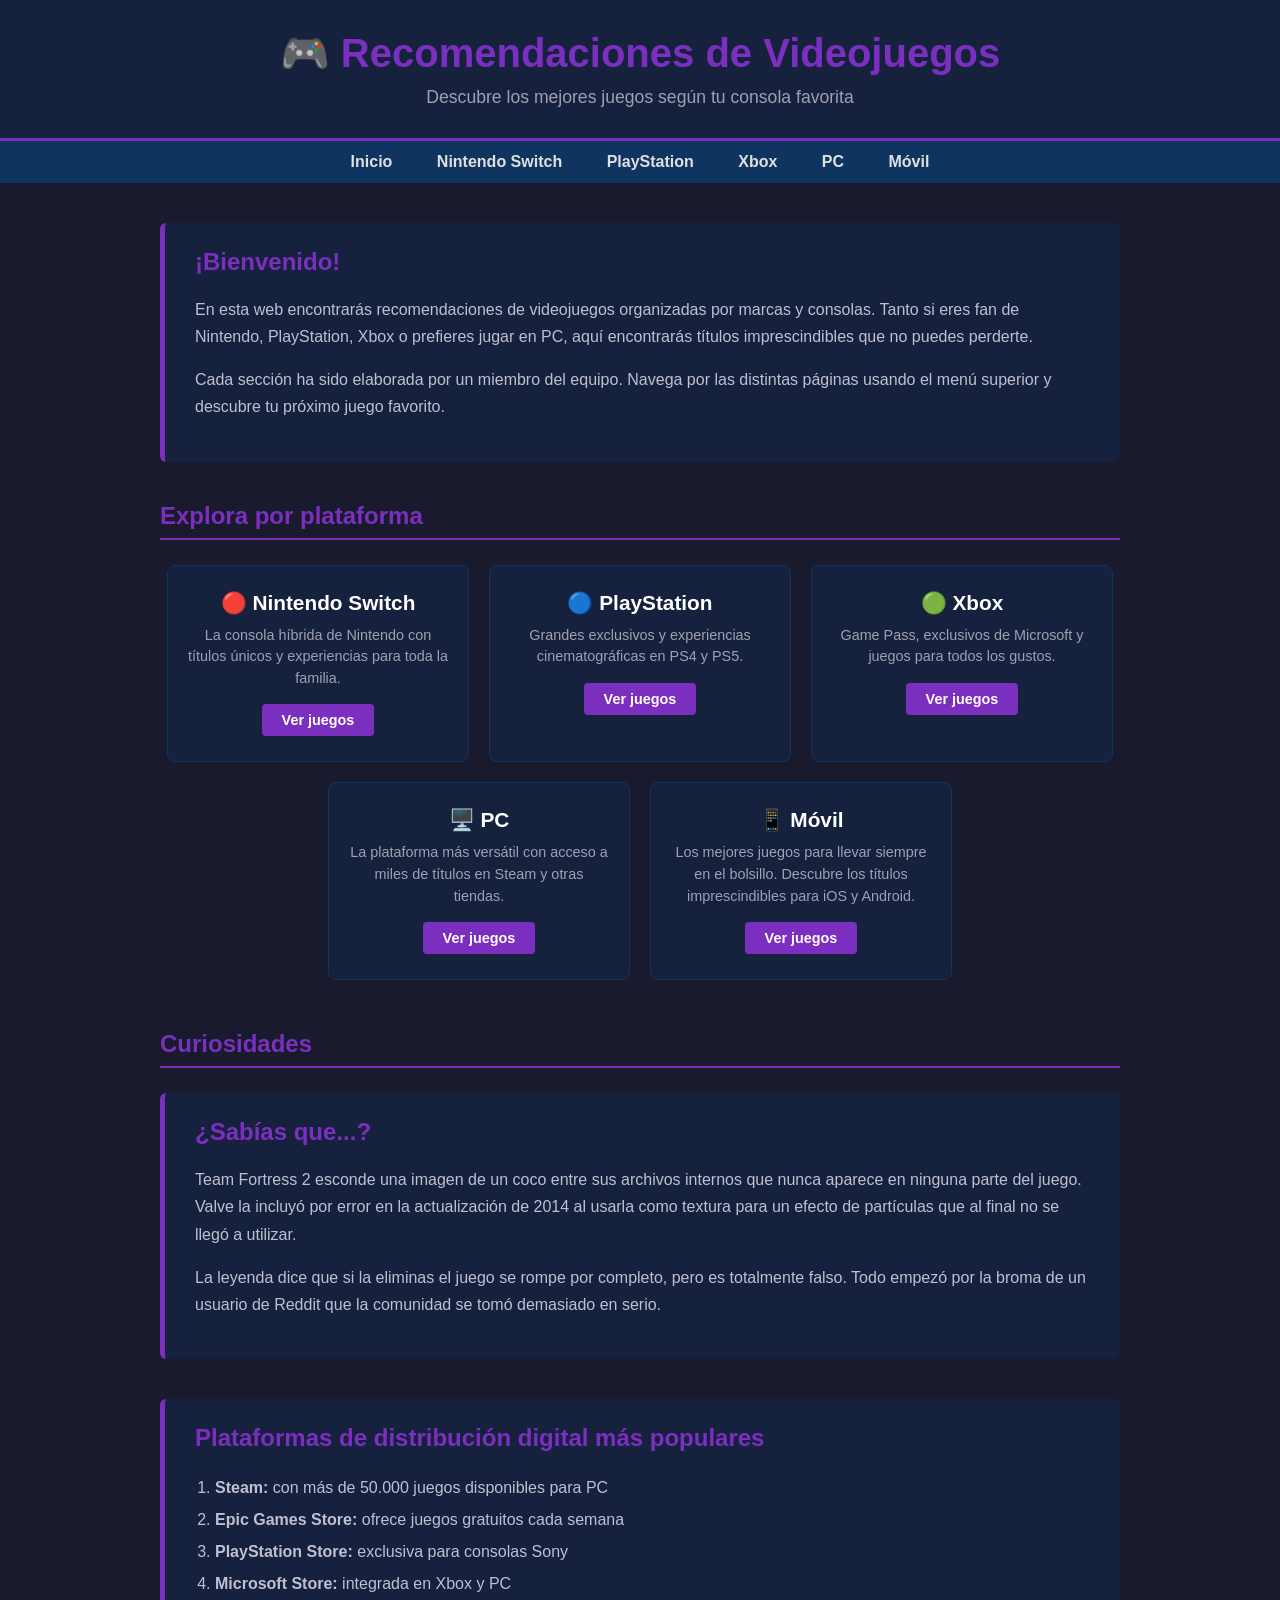
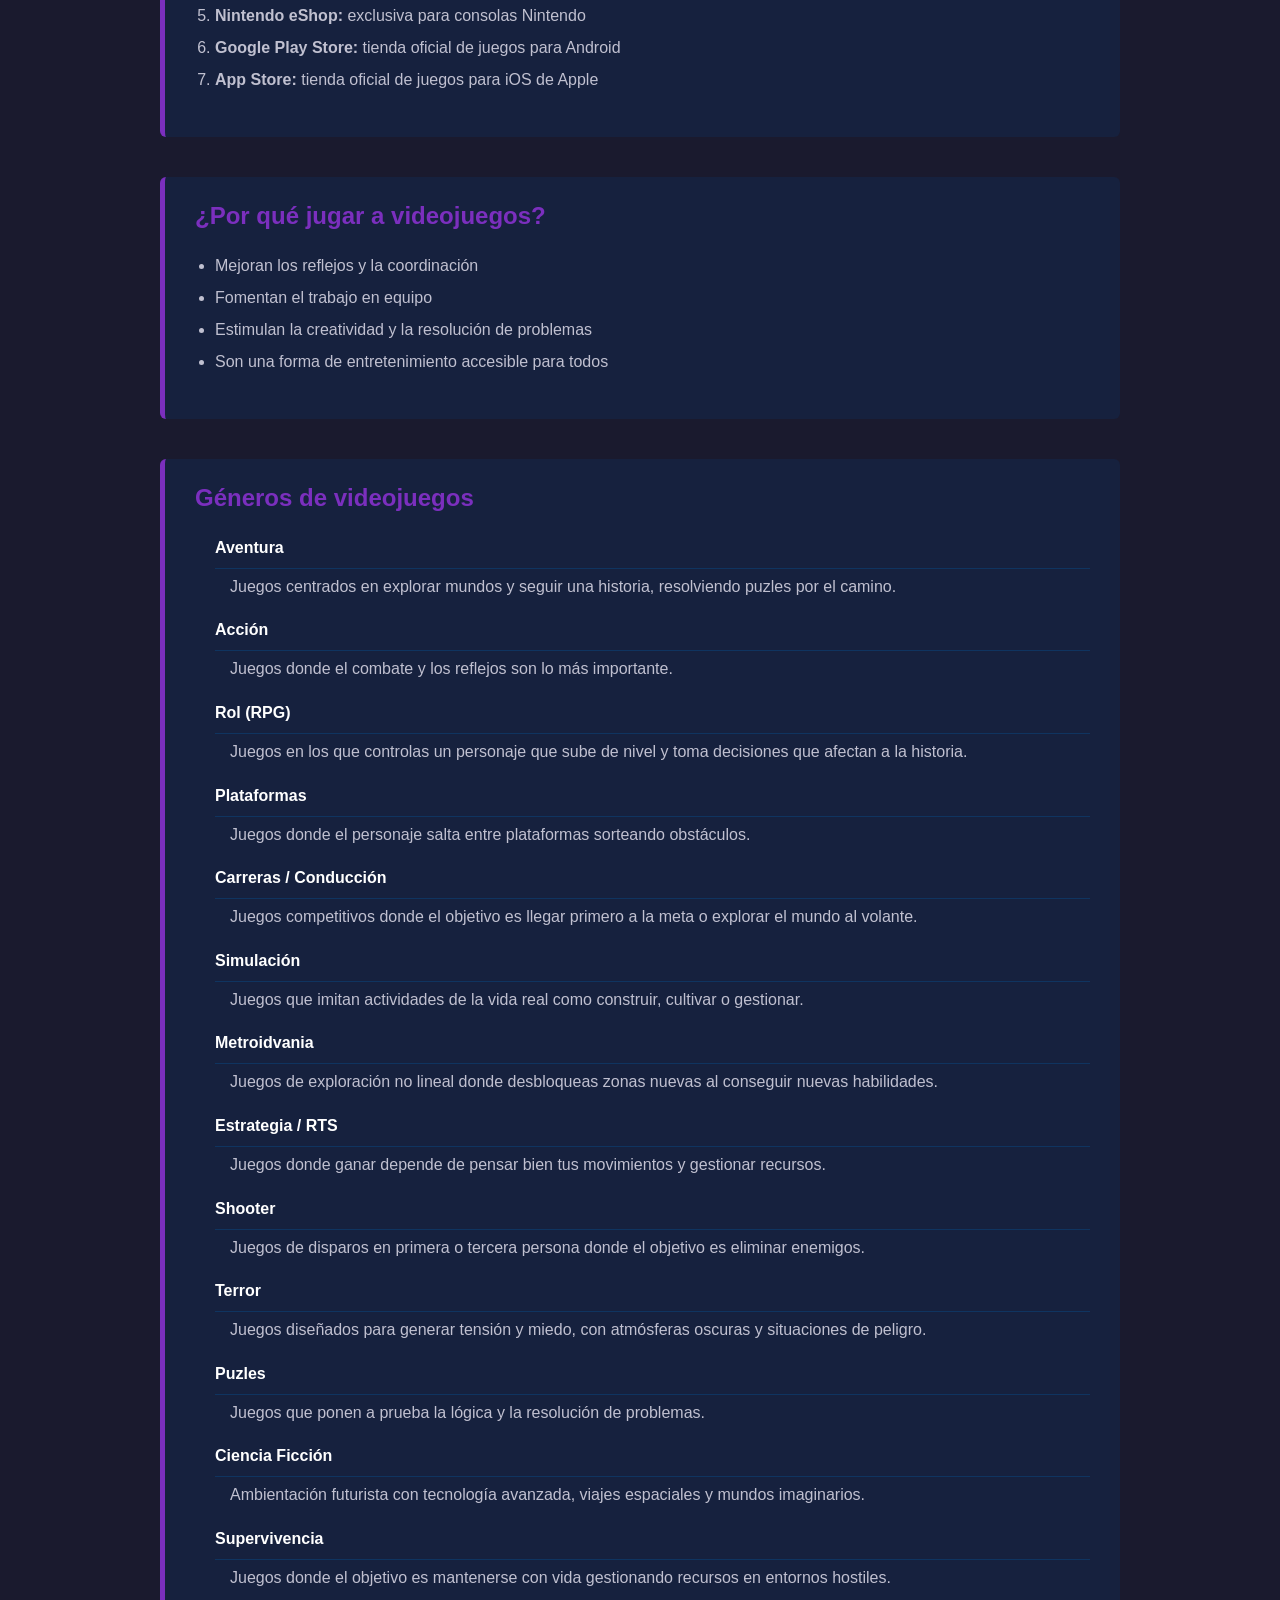
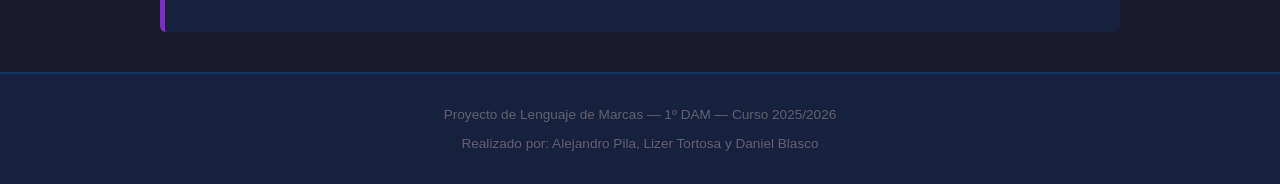
==== commit c2036ad8: "Actualizacion index y estilos" ====
--- a/index.html
+++ b/index.html
@@ -131,6 +131,52 @@
             </ul>
         </div>
 
+        <div class="caja">
+            <h2>Géneros de videojuegos</h2>
+            <dl>
+                <dt><strong>Aventura</strong></dt>
+                <dd>Juegos centrados en explorar mundos y seguir una historia, resolviendo puzles por el camino.</dd>
+
+                <dt><strong>Acción</strong></dt>
+                <dd>Juegos donde el combate y los reflejos son lo más importante.</dd>
+
+                <dt><strong>Rol (RPG)</strong></dt>
+                <dd>Juegos en los que controlas un personaje que sube de nivel y toma decisiones que afectan a la
+                    historia.</dd>
+
+                <dt><strong>Plataformas</strong></dt>
+                <dd>Juegos donde el personaje salta entre plataformas sorteando obstáculos.</dd>
+
+                <dt><strong>Carreras / Conducción</strong></dt>
+                <dd>Juegos competitivos donde el objetivo es llegar primero a la meta o explorar el mundo al volante.
+                </dd>
+
+                <dt><strong>Simulación</strong></dt>
+                <dd>Juegos que imitan actividades de la vida real como construir, cultivar o gestionar.</dd>
+
+                <dt><strong>Metroidvania</strong></dt>
+                <dd>Juegos de exploración no lineal donde desbloqueas zonas nuevas al conseguir nuevas habilidades.</dd>
+
+                <dt><strong>Estrategia / RTS</strong></dt>
+                <dd>Juegos donde ganar depende de pensar bien tus movimientos y gestionar recursos.</dd>
+
+                <dt><strong>Shooter</strong></dt>
+                <dd>Juegos de disparos en primera o tercera persona donde el objetivo es eliminar enemigos.</dd>
+
+                <dt><strong>Terror</strong></dt>
+                <dd>Juegos diseñados para generar tensión y miedo, con atmósferas oscuras y situaciones de peligro.</dd>
+
+                <dt><strong>Puzles</strong></dt>
+                <dd>Juegos que ponen a prueba la lógica y la resolución de problemas.</dd>
+
+                <dt><strong>Ciencia Ficción</strong></dt>
+                <dd>Ambientación futurista con tecnología avanzada, viajes espaciales y mundos imaginarios.</dd>
+
+                <dt><strong>Supervivencia</strong></dt>
+                <dd>Juegos donde el objetivo es mantenerse con vida gestionando recursos en entornos hostiles.</dd>
+            </dl>
+        </div>
+
     </main>
 
     <!-- Pie de página -->
--- a/estilos.css
+++ b/estilos.css
@@ -91,6 +91,27 @@
 .caja p {
     line-height: 1.7;
     color: #c0c0d0;
+}
+
+.caja ol, .caja ul, .caja dl {
+    color: #c0c0d0;
+    line-height: 2;
+    padding-left: 20px;
+}
+
+.caja dt {
+    color: #ffffff;
+    font-weight: bold;
+    margin-top: 15px;
+    padding-bottom: 4px;
+    border-bottom: 1px solid #0f3460;
+}
+
+.caja dd {
+    color: #c0c0d0;
+    margin-left: 15px;
+    margin-top: 5px;
+    line-height: 1.6;
 }
 
 /* =========================================
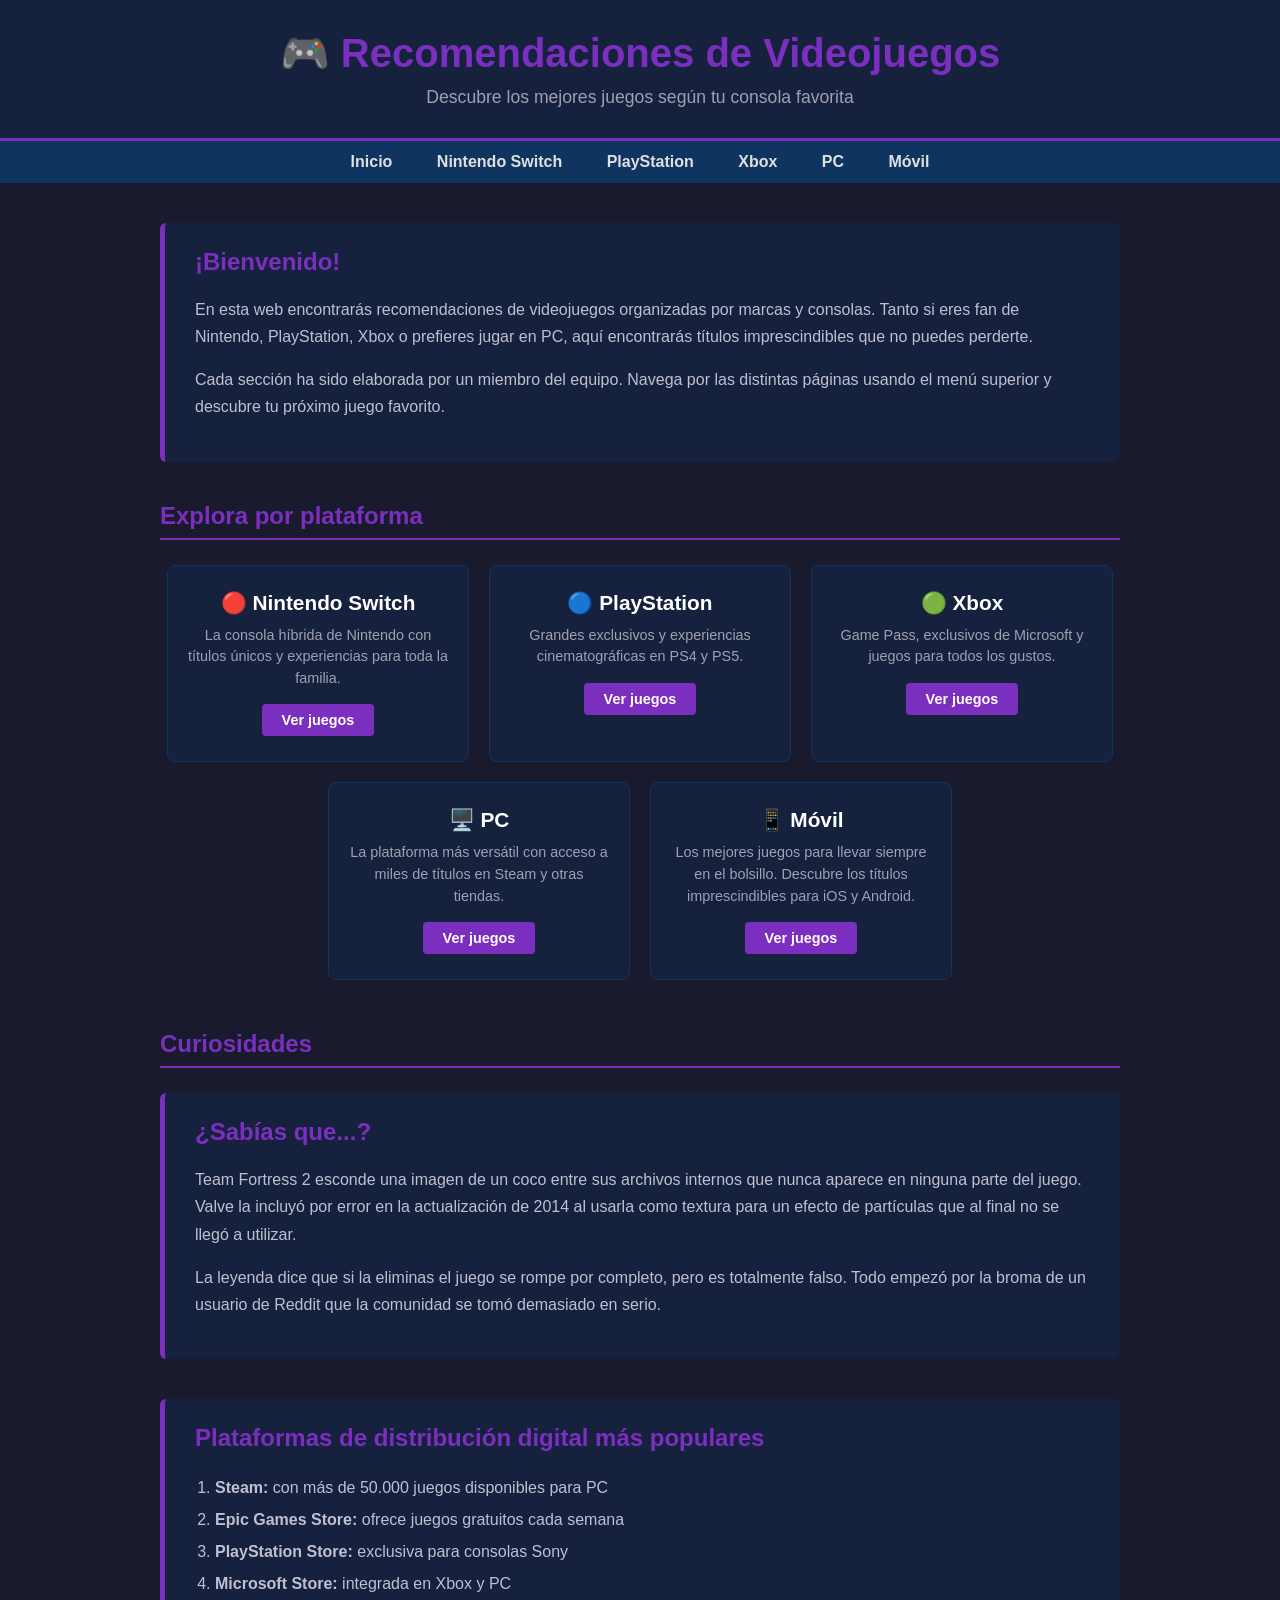
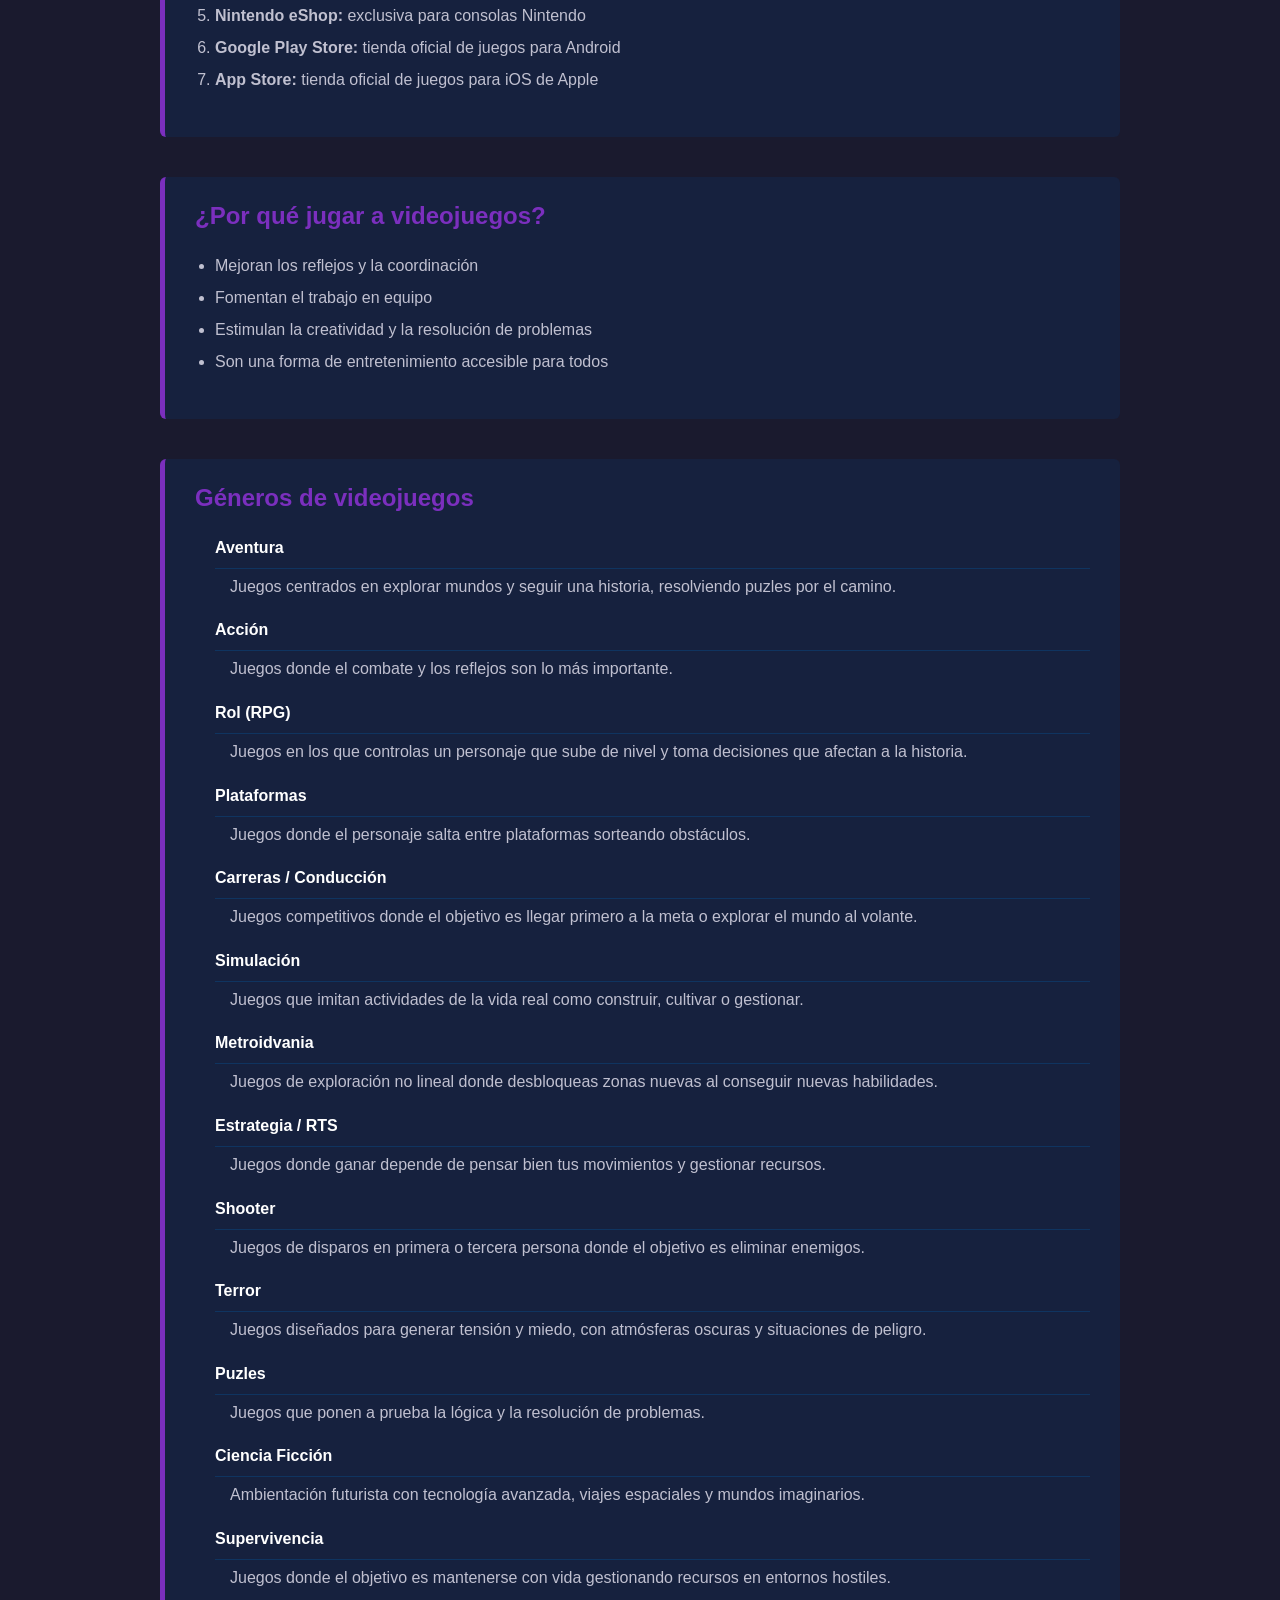
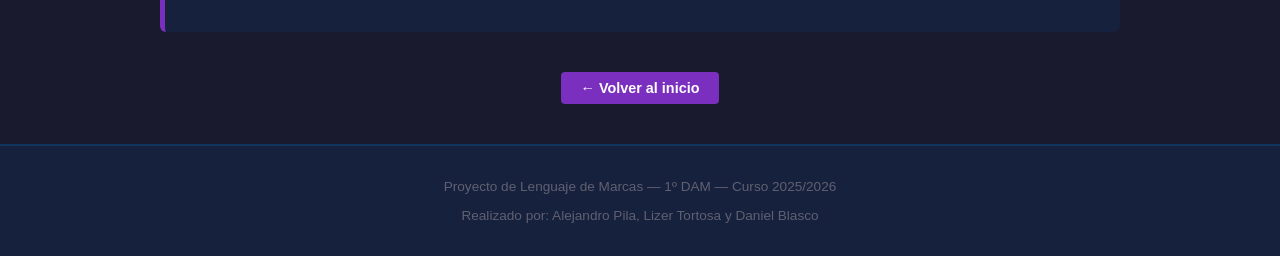
==== commit 7b773c3e: "Modificacion de Tablas" ====
--- a/index.html
+++ b/index.html
@@ -177,6 +177,11 @@
             </dl>
         </div>
 
+        <!-- Botón de volver -->
+        <div class="volver">
+            <a href="#" class="btn">← Volver al inicio</a>
+        </div>
+
     </main>
 
     <!-- Pie de página -->
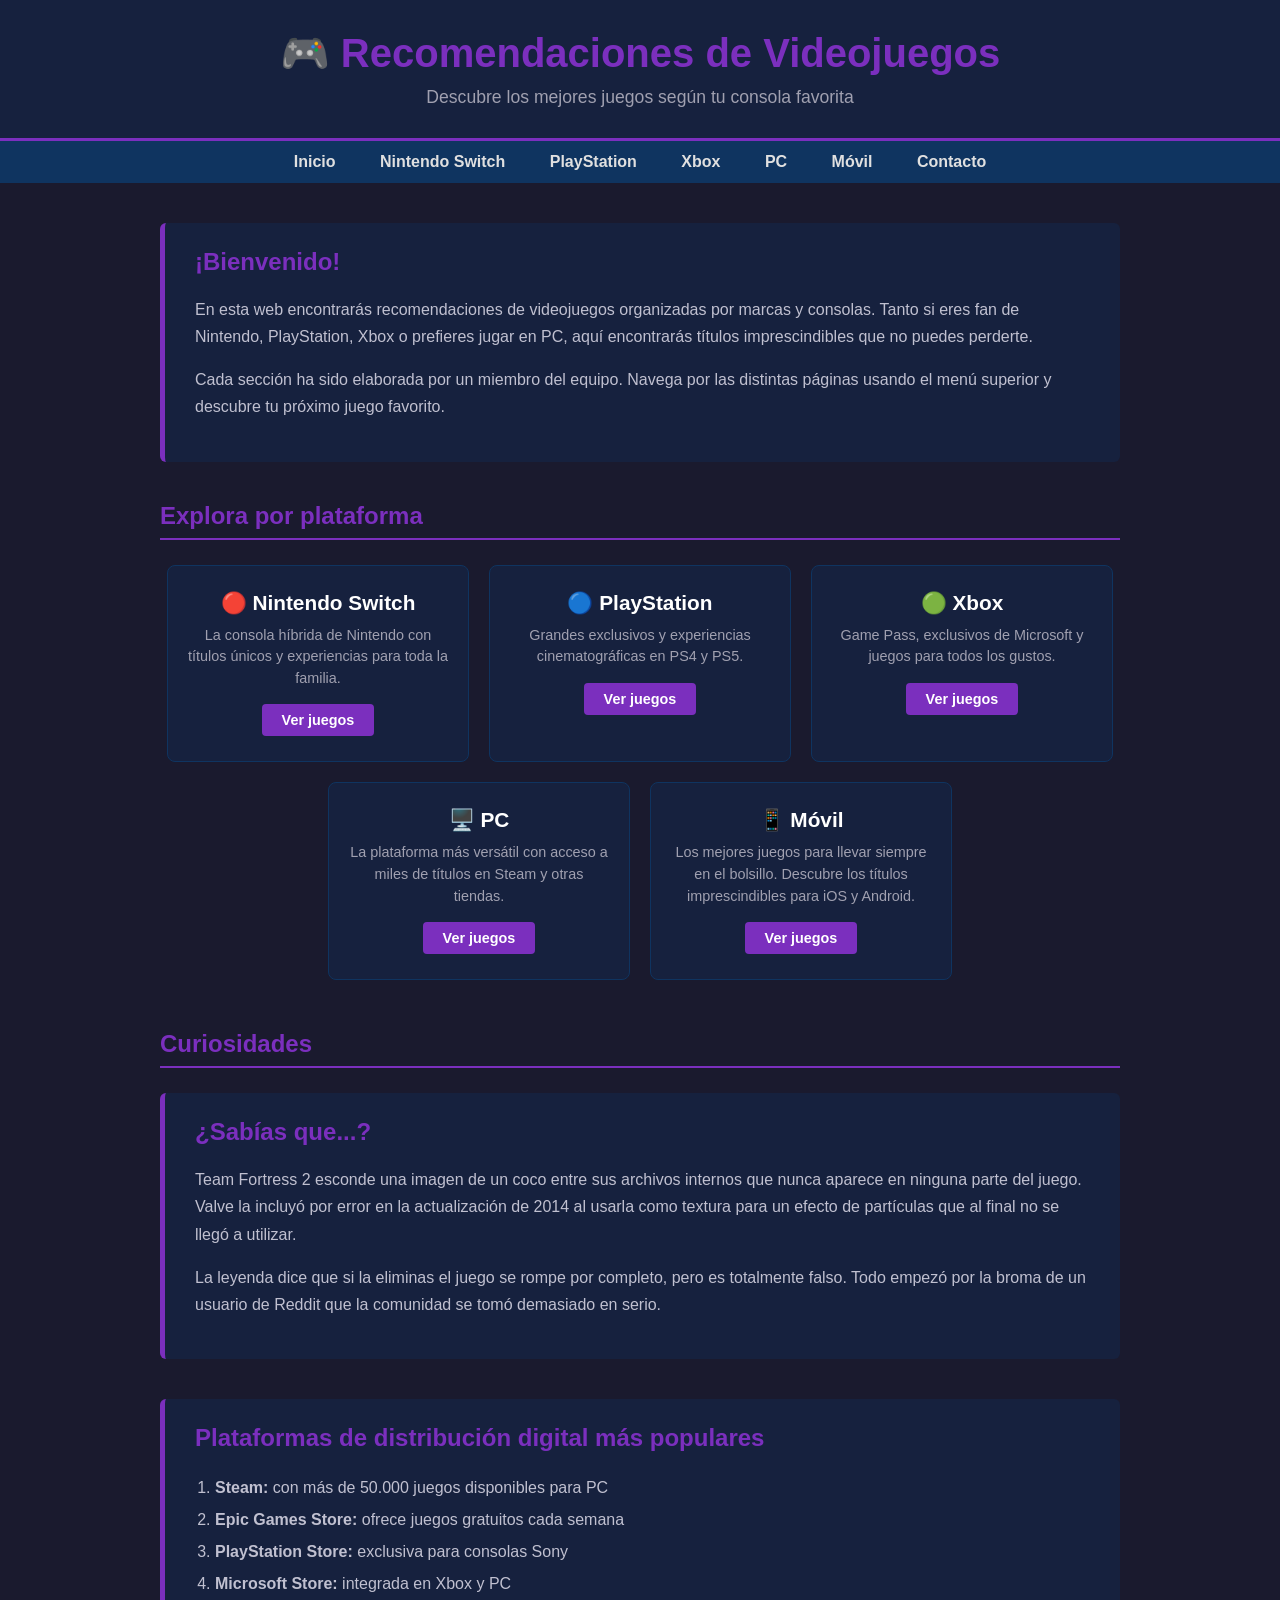
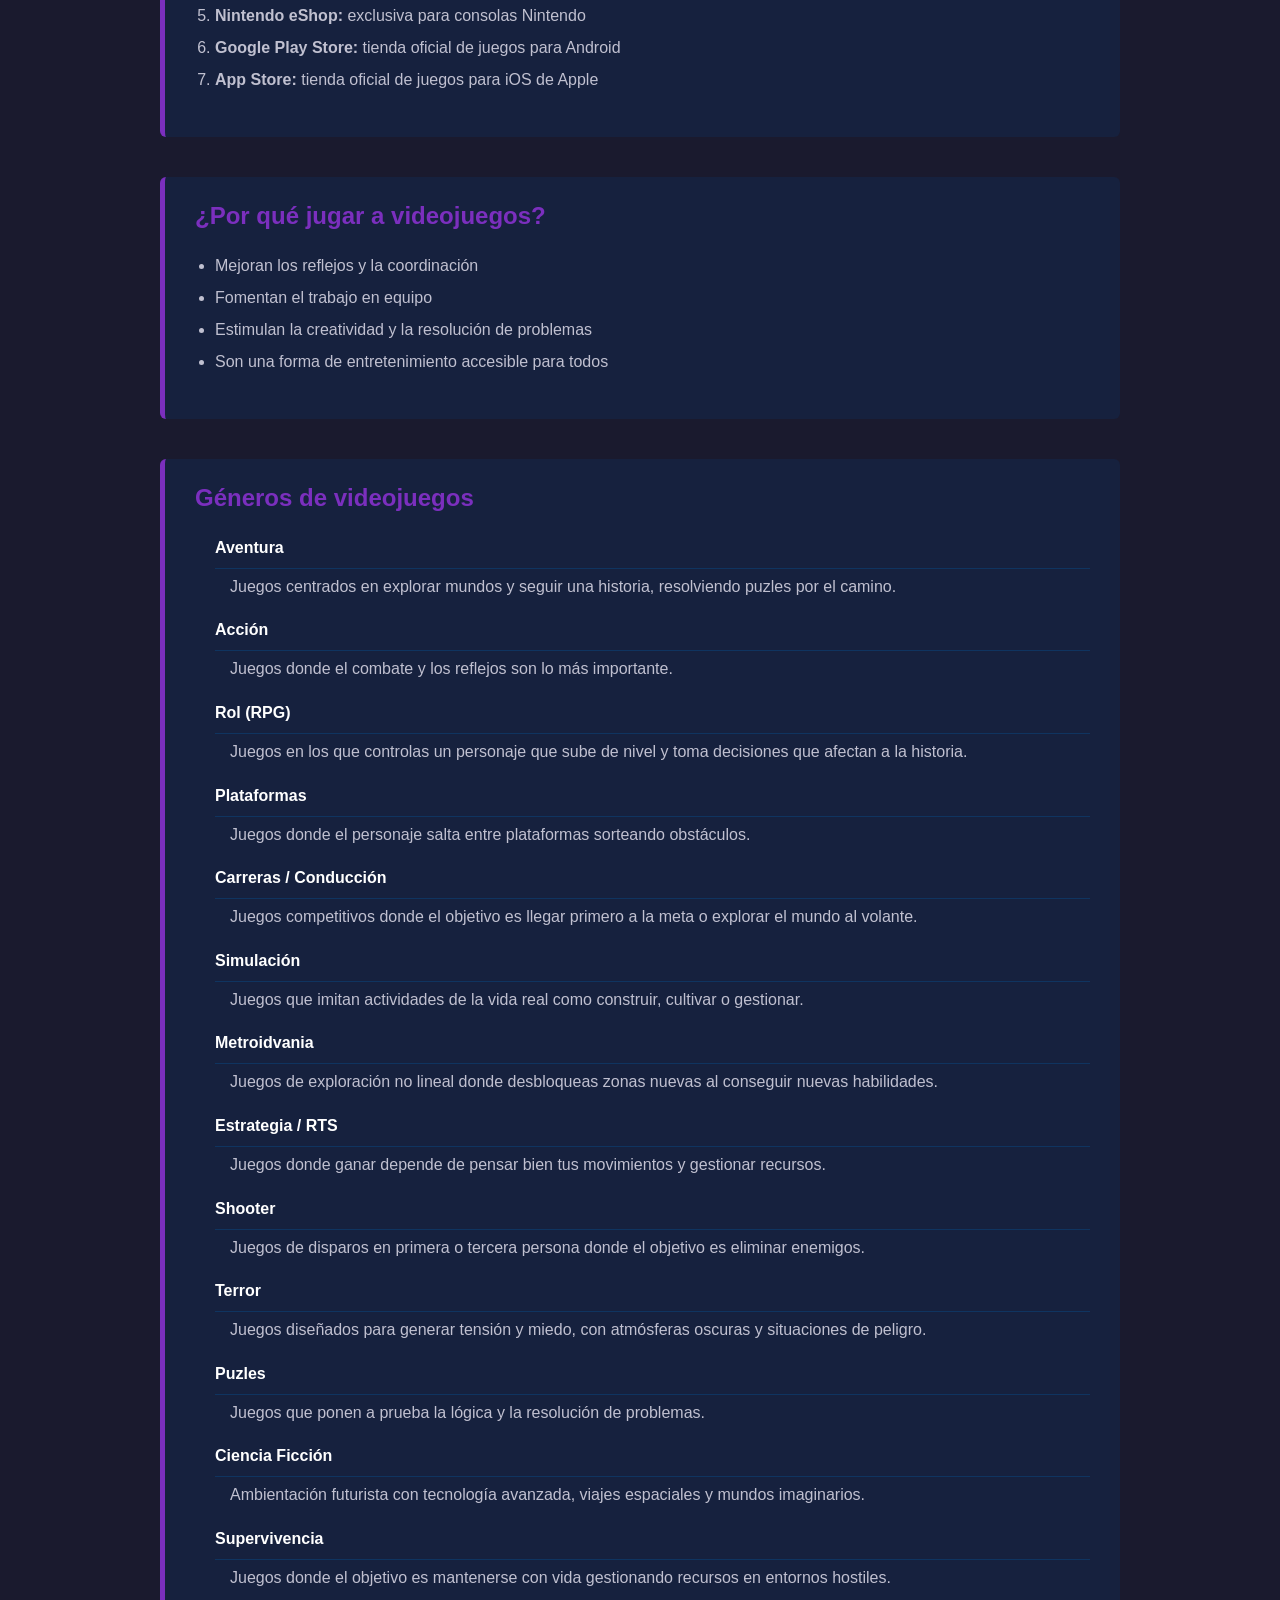
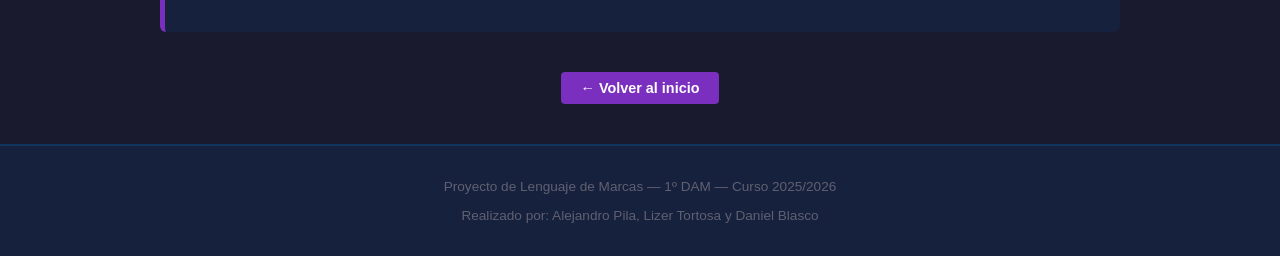
==== commit aea4c717: "Actualización formulario" ====
--- a/index.html
+++ b/index.html
@@ -26,6 +26,7 @@
         <a href="xbox.html">Xbox</a>
         <a href="pc.html">PC</a>
         <a href="movil.html">Móvil</a>
+        <a href="formulario.html">Contacto</a>
     </nav>
 
     <!-- Contenido principal -->
--- a/estilos.css
+++ b/estilos.css
@@ -332,9 +332,321 @@
 }
 
 /* =========================================
+   ESTILOS GENERALES - Proyecto Videojuegos
+   Lenguaje de Marcas - 1º DAM 2024/2025
+   ========================================= */
+ 
+/* Reseteo básico y fuente general */
+body {
+    margin: 0;
+    padding: 0;
+    font-family: Arial, sans-serif;
+    background-color: #1a1a2e;
+    color: #e0e0e0;
+}
+ 
+/* =========================================
+   CABECERA
+   ========================================= */
+header {
+    background-color: #16213e;
+    text-align: center;
+    padding: 30px 20px;
+    border-bottom: 3px solid #7b2fbe;
+}
+ 
+header h1 {
+    color: #7b2fbe;
+    font-size: 2.5em;
+    margin: 0 0 10px 0;
+}
+ 
+header p {
+    color: #a0a0b0;
+    font-size: 1.1em;
+    margin: 0;
+}
+ 
+/* =========================================
+   NAVEGACIÓN
+   ========================================= */
+nav {
+    background-color: #0f3460;
+    padding: 12px 0;
+    text-align: center;
+}
+ 
+nav a {
+    color: #e0e0e0;
+    text-decoration: none;
+    margin: 0 20px;
+    font-size: 1em;
+    font-weight: bold;
+}
+ 
+nav a:hover {
+    color: #7b2fbe;
+}
+ 
+/* =========================================
+   CONTENIDO PRINCIPAL
+   ========================================= */
+main {
+    max-width: 960px;
+    margin: 40px auto;
+    padding: 0 20px;
+}
+ 
+/* Título de sección con línea */
+h2.seccion {
+    color: #7b2fbe;
+    border-bottom: 2px solid #7b2fbe;
+    padding-bottom: 8px;
+    margin-bottom: 25px;
+}
+ 
+/* =========================================
+   CAJAS DE TEXTO (bienvenida, intro, etc.)
+   ========================================= */
+.caja {
+    background-color: #16213e;
+    border-left: 5px solid #7b2fbe;
+    padding: 25px 30px;
+    border-radius: 6px;
+    margin-bottom: 40px;
+}
+ 
+.caja h2 {
+    color: #7b2fbe;
+    margin-top: 0;
+}
+ 
+.caja p {
+    line-height: 1.7;
+    color: #c0c0d0;
+}
+ 
+/* =========================================
+   TARJETAS DE MARCAS (página principal)
+   ========================================= */
+.marcas {
+    display: flex;
+    flex-wrap: wrap;
+    gap: 20px;
+    justify-content: center;
+    margin-bottom: 50px;
+}
+ 
+.tarjeta-marca {
+    background-color: #16213e;
+    border: 1px solid #0f3460;
+    border-radius: 8px;
+    padding: 25px 20px;
+    width: 260px;
+    text-align: center;
+    transition: border-color 0.3s;
+}
+ 
+.tarjeta-marca:hover {
+    border-color: #7b2fbe;
+}
+ 
+.tarjeta-marca h3 {
+    color: #ffffff;
+    margin: 0 0 10px 0;
+    font-size: 1.3em;
+}
+ 
+.tarjeta-marca p {
+    color: #a0a0b0;
+    font-size: 0.9em;
+    line-height: 1.5;
+    margin: 0 0 15px 0;
+}
+ 
+/* =========================================
+   TARJETAS DE JUEGOS (páginas de marca)
+   ========================================= */
+.juegos {
+    display: flex;
+    flex-direction: column;
+    gap: 25px;
+    margin-bottom: 50px;
+}
+ 
+.tarjeta-juego {
+    background-color: #16213e;
+    border: 1px solid #0f3460;
+    border-radius: 8px;
+    padding: 25px;
+    display: flex;
+    gap: 25px;
+    align-items: flex-start;
+}
+ 
+.tarjeta-juego:hover {
+    border-color: #7b2fbe;
+}
+ 
+/* Número del juego */
+.numero {
+    background-color: #7b2fbe;
+    color: #ffffff;
+    font-size: 1.5em;
+    font-weight: bold;
+    width: 50px;
+    height: 50px;
+    border-radius: 50%;
+    display: flex;
+    align-items: center;
+    justify-content: center;
+    flex-shrink: 0;
+}
+ 
+/* Información del juego */
+.info-juego {
+    flex: 1;
+}
+ 
+.info-juego h3 {
+    color: #ffffff;
+    margin: 0 0 5px 0;
+    font-size: 1.3em;
+}
+ 
+/* Etiqueta de género */
+.genero {
+    display: inline-block;
+    background-color: #0f3460;
+    color: #a0c0ff;
+    font-size: 0.8em;
+    padding: 3px 10px;
+    border-radius: 12px;
+    margin-bottom: 12px;
+}
+ 
+.info-juego p {
+    color: #b0b0c0;
+    line-height: 1.6;
+    margin: 0 0 12px 0;
+    font-size: 0.95em;
+}
+ 
+/* Valoración con estrellas */
+.valoracion {
+    color: #f0c040;
+    font-size: 1.1em;
+}
+ 
+.valoracion span {
+    color: #a0a0b0;
+    font-size: 0.85em;
+    margin-left: 8px;
+}
+ 
+/* Datos rápidos del juego */
+.datos {
+    background-color: #0f3460;
+    padding: 8px 15px;
+    border-radius: 5px;
+    font-size: 0.85em;
+    color: #a0c0ff;
+    margin-top: 10px;
+    display: inline-block;
+}
+ 
+/* =========================================
+   TABLA RESUMEN
+   ========================================= */
+.resumen {
+    background-color: #16213e;
+    padding: 25px 30px;
+    border-radius: 6px;
+    margin-bottom: 50px;
+}
+ 
+.resumen h2 {
+    color: #7b2fbe;
+    margin-top: 0;
+}
+ 
+.resumen table {
+    width: 100%;
+    border-collapse: collapse;
+}
+ 
+.resumen th {
+    background-color: #0f3460;
+    color: #a0c0ff;
+    padding: 10px 15px;
+    text-align: left;
+    font-size: 0.9em;
+}
+ 
+.resumen td {
+    padding: 10px 15px;
+    border-bottom: 1px solid #0f3460;
+    color: #c0c0d0;
+    font-size: 0.9em;
+}
+ 
+.resumen tr:last-child td {
+    border-bottom: none;
+}
+ 
+.resumen tr:hover td {
+    background-color: #1a2a50;
+}
+ 
+/* =========================================
+   LISTAS ORDENADAS (cómo usar, etc.)
+   ========================================= */
+.caja ol {
+    color: #c0c0d0;
+    line-height: 2;
+    padding-left: 20px;
+}
+ 
+/* =========================================
+   BOTONES Y ENLACES
+   ========================================= */
+.btn {
+    display: inline-block;
+    background-color: #7b2fbe;
+    color: #ffffff;
+    text-decoration: none;
+    padding: 8px 20px;
+    border-radius: 4px;
+    font-size: 0.9em;
+    font-weight: bold;
+}
+ 
+.btn:hover {
+    background-color: #5a1f8a;
+}
+ 
+/* Botón centrado para volver atrás */
+.volver {
+    text-align: center;
+    margin-bottom: 40px;
+}
+ 
+/* =========================================
+   PIE DE PÁGINA
+   ========================================= */
+footer {
+    background-color: #16213e;
+    text-align: center;
+    padding: 20px;
+    color: #606070;
+    font-size: 0.85em;
+    border-top: 2px solid #0f3460;
+}
+ 
+/* =========================================
    TEMAS DE COLOR POR PÁGINA
    ========================================= */
-
+ 
 /* Switch - Rojo */
 .tema-switch header { border-bottom-color: #e94560; }
 .tema-switch header h1 { color: #e94560; }
@@ -348,7 +660,7 @@
 .tema-switch .tarjeta-juego:hover { border-color: #e94560; }
 .tema-switch .tarjeta-marca:hover { border-color: #e94560; }
 .tema-switch .resumen h2 { color: #e94560; }
-
+ 
 /* PlayStation - Azul */
 .tema-playstation header { border-bottom-color: #0070cc; }
 .tema-playstation header h1 { color: #0070cc; }
@@ -362,7 +674,7 @@
 .tema-playstation .tarjeta-juego:hover { border-color: #0070cc; }
 .tema-playstation .tarjeta-marca:hover { border-color: #0070cc; }
 .tema-playstation .resumen h2 { color: #0070cc; }
-
+ 
 /* Xbox - Verde */
 .tema-xbox header { border-bottom-color: #107c10; }
 .tema-xbox header h1 { color: #107c10; }
@@ -376,7 +688,7 @@
 .tema-xbox .tarjeta-juego:hover { border-color: #107c10; }
 .tema-xbox .tarjeta-marca:hover { border-color: #107c10; }
 .tema-xbox .resumen h2 { color: #107c10; }
-
+ 
 /* PC - Gris */
 .tema-pc header { border-bottom-color: #888888; }
 .tema-pc header h1 { color: #888888; }
@@ -390,7 +702,7 @@
 .tema-pc .tarjeta-juego:hover { border-color: #888888; }
 .tema-pc .tarjeta-marca:hover { border-color: #888888; }
 .tema-pc .resumen h2 { color: #888888; }
-
+ 
 /* Móvil - Blanco */
 .tema-movil header { border-bottom-color: #ffffff; }
 .tema-movil header h1 { color: #ffffff; }
@@ -404,3 +716,282 @@
 .tema-movil .tarjeta-juego:hover { border-color: #ffffff; }
 .tema-movil .tarjeta-marca:hover { border-color: #ffffff; }
 .tema-movil .resumen h2 { color: #ffffff; }
+ 
+/* =========================================
+   FORMULARIO DE CONTACTO
+   ========================================= */
+ 
+/* Contenedor del formulario */
+.formulario {
+    background-color: #16213e;
+    border-radius: 8px;
+    padding: 30px;
+    margin-bottom: 40px;
+}
+ 
+/* Cada campo del formulario */
+.campo {
+    margin-bottom: 20px;
+}
+ 
+.campo label {
+    display: block;
+    color: #a0c0ff;
+    font-size: 0.9em;
+    margin-bottom: 6px;
+    font-weight: bold;
+}
+ 
+.campo input,
+.campo textarea,
+.campo select {
+    width: 100%;
+    background-color: #0f3460;
+    border: 1px solid #1a4a8a;
+    border-radius: 4px;
+    padding: 8px 12px;
+    color: #e0e0e0;
+    font-size: 0.95em;
+    box-sizing: border-box;
+}
+ 
+.campo input:focus,
+.campo textarea:focus,
+.campo select:focus {
+    outline: none;
+    border-color: #7b2fbe;
+}
+ 
+/* Grupos de radio y checkbox */
+.grupo-opciones {
+    display: flex;
+    flex-wrap: wrap;
+    gap: 15px;
+    margin-top: 6px;
+}
+ 
+.grupo-opciones label {
+    display: flex;
+    align-items: center;
+    gap: 6px;
+    color: #c0c0d0;
+    font-size: 0.9em;
+    font-weight: normal;
+    cursor: pointer;
+}
+ 
+.grupo-opciones input {
+    width: auto;
+    cursor: pointer;
+}
+ 
+/* Separador de secciones del formulario */
+.seccion-form {
+    border-left: 3px solid #7b2fbe;
+    padding-left: 15px;
+    margin: 25px 0 15px 0;
+    color: #ffffff;
+    font-size: 1em;
+    font-weight: bold;
+}
+ 
+/* Botones del formulario */
+.botones-form {
+    display: flex;
+    gap: 15px;
+    margin-top: 25px;
+}
+ 
+.btn-enviar {
+    background-color: #7b2fbe;
+    color: #ffffff;
+    border: none;
+    padding: 10px 30px;
+    border-radius: 4px;
+    font-size: 1em;
+    font-weight: bold;
+    cursor: pointer;
+}
+ 
+.btn-enviar:hover {
+    background-color: #5a1f8a;
+}
+ 
+.btn-borrar {
+    background-color: #0f3460;
+    color: #e0e0e0;
+    border: 1px solid #1a4a8a;
+    padding: 10px 30px;
+    border-radius: 4px;
+    font-size: 1em;
+    font-weight: bold;
+    cursor: pointer;
+}
+ 
+.btn-borrar:hover {
+    background-color: #1a4a8a;
+}
+ 
+/* Mensajes de error */
+.error {
+    color: #e94560;
+    font-size: 0.82em;
+    margin-top: 4px;
+    display: none;
+}
+ 
+.campo input.invalido,
+.campo textarea.invalido,
+.campo select.invalido {
+    border-color: #e94560;
+}
+ 
+/* Mensaje de éxito */
+#mensaje-exito {
+    display: none;
+    background-color: #0a5a0a;
+    border: 1px solid #107c10;
+    color: #90ee90;
+    padding: 15px 20px;
+    border-radius: 6px;
+    margin-bottom: 20px;
+    font-weight: bold;
+}
+ 
+/* Botón cambiar tema */
+#btn-tema {
+    display: inline-block;
+    background-color: #0f3460;
+    color: #e0e0e0;
+    border: 1px solid #1a4a8a;
+    padding: 8px 20px;
+    border-radius: 4px;
+    font-size: 0.9em;
+    font-weight: bold;
+    cursor: pointer;
+    margin-bottom: 30px;
+}
+ 
+#btn-tema:hover {
+    background-color: #1a4a8a;
+}
+ 
+/* =========================================
+   TEMA CLARO (evento Javascript)
+   ========================================= */
+body.tema-claro {
+    background-color: #f0f0f5;
+    color: #1a1a2e;
+}
+ 
+body.tema-claro header {
+    background-color: #dde0f0;
+}
+ 
+body.tema-claro nav {
+    background-color: #b0b8d8;
+}
+ 
+body.tema-claro nav a {
+    color: #1a1a2e;
+}
+ 
+body.tema-claro .formulario {
+    background-color: #ffffff;
+    border: 1px solid #cccccc;
+}
+
+body.tema-claro .formulario p {
+    color:#1a1a2e
+}
+ 
+body.tema-claro .campo input,
+body.tema-claro .campo textarea,
+body.tema-claro .campo select {
+    background-color: #f5f5ff;
+    border-color: #aaaacc;
+    color: #1a1a2e;
+}
+ 
+body.tema-claro .caja {
+    background-color: #ffffff;
+}
+ 
+body.tema-claro footer {
+    background-color: #dde0f0;
+}
+ 
+
+/* =========================================
+   TEMAS DE COLOR POR PÁGINA
+   ========================================= */
+
+/* Switch - Rojo */
+.tema-switch header { border-bottom-color: #e94560; }
+.tema-switch header h1 { color: #e94560; }
+.tema-switch nav a:hover { color: #e94560; }
+.tema-switch .caja { border-left-color: #e94560; }
+.tema-switch .caja h2 { color: #e94560; }
+.tema-switch h2.seccion { color: #e94560; border-bottom-color: #e94560; }
+.tema-switch .numero { background-color: #e94560; }
+.tema-switch .btn { background-color: #e94560; }
+.tema-switch .btn:hover { background-color: #c73652; }
+.tema-switch .tarjeta-juego:hover { border-color: #e94560; }
+.tema-switch .tarjeta-marca:hover { border-color: #e94560; }
+.tema-switch .resumen h2 { color: #e94560; }
+
+/* PlayStation - Azul */
+.tema-playstation header { border-bottom-color: #0070cc; }
+.tema-playstation header h1 { color: #0070cc; }
+.tema-playstation nav a:hover { color: #0070cc; }
+.tema-playstation .caja { border-left-color: #0070cc; }
+.tema-playstation .caja h2 { color: #0070cc; }
+.tema-playstation h2.seccion { color: #0070cc; border-bottom-color: #0070cc; }
+.tema-playstation .numero { background-color: #0070cc; }
+.tema-playstation .btn { background-color: #0070cc; }
+.tema-playstation .btn:hover { background-color: #005aa3; }
+.tema-playstation .tarjeta-juego:hover { border-color: #0070cc; }
+.tema-playstation .tarjeta-marca:hover { border-color: #0070cc; }
+.tema-playstation .resumen h2 { color: #0070cc; }
+
+/* Xbox - Verde */
+.tema-xbox header { border-bottom-color: #107c10; }
+.tema-xbox header h1 { color: #107c10; }
+.tema-xbox nav a:hover { color: #107c10; }
+.tema-xbox .caja { border-left-color: #107c10; }
+.tema-xbox .caja h2 { color: #107c10; }
+.tema-xbox h2.seccion { color: #107c10; border-bottom-color: #107c10; }
+.tema-xbox .numero { background-color: #107c10; }
+.tema-xbox .btn { background-color: #107c10; }
+.tema-xbox .btn:hover { background-color: #0a5a0a; }
+.tema-xbox .tarjeta-juego:hover { border-color: #107c10; }
+.tema-xbox .tarjeta-marca:hover { border-color: #107c10; }
+.tema-xbox .resumen h2 { color: #107c10; }
+
+/* PC - Gris */
+.tema-pc header { border-bottom-color: #888888; }
+.tema-pc header h1 { color: #888888; }
+.tema-pc nav a:hover { color: #888888; }
+.tema-pc .caja { border-left-color: #888888; }
+.tema-pc .caja h2 { color: #888888; }
+.tema-pc h2.seccion { color: #888888; border-bottom-color: #888888; }
+.tema-pc .numero { background-color: #888888; }
+.tema-pc .btn { background-color: #888888; }
+.tema-pc .btn:hover { background-color: #666666; }
+.tema-pc .tarjeta-juego:hover { border-color: #888888; }
+.tema-pc .tarjeta-marca:hover { border-color: #888888; }
+.tema-pc .resumen h2 { color: #888888; }
+
+/* Móvil - Blanco */
+.tema-movil header { border-bottom-color: #ffffff; }
+.tema-movil header h1 { color: #ffffff; }
+.tema-movil nav a:hover { color: #ffffff; }
+.tema-movil .caja { border-left-color: #ffffff; }
+.tema-movil .caja h2 { color: #ffffff; }
+.tema-movil h2.seccion { color: #ffffff; border-bottom-color: #ffffff; }
+.tema-movil .numero { background-color: #ffffff; color: #1a1a2e; }
+.tema-movil .btn { background-color: #ffffff; color: #1a1a2e; }
+.tema-movil .btn:hover { background-color: #cccccc; color: #1a1a2e; }
+.tema-movil .tarjeta-juego:hover { border-color: #ffffff; }
+.tema-movil .tarjeta-marca:hover { border-color: #ffffff; }
+.tema-movil .resumen h2 { color: #ffffff; }
